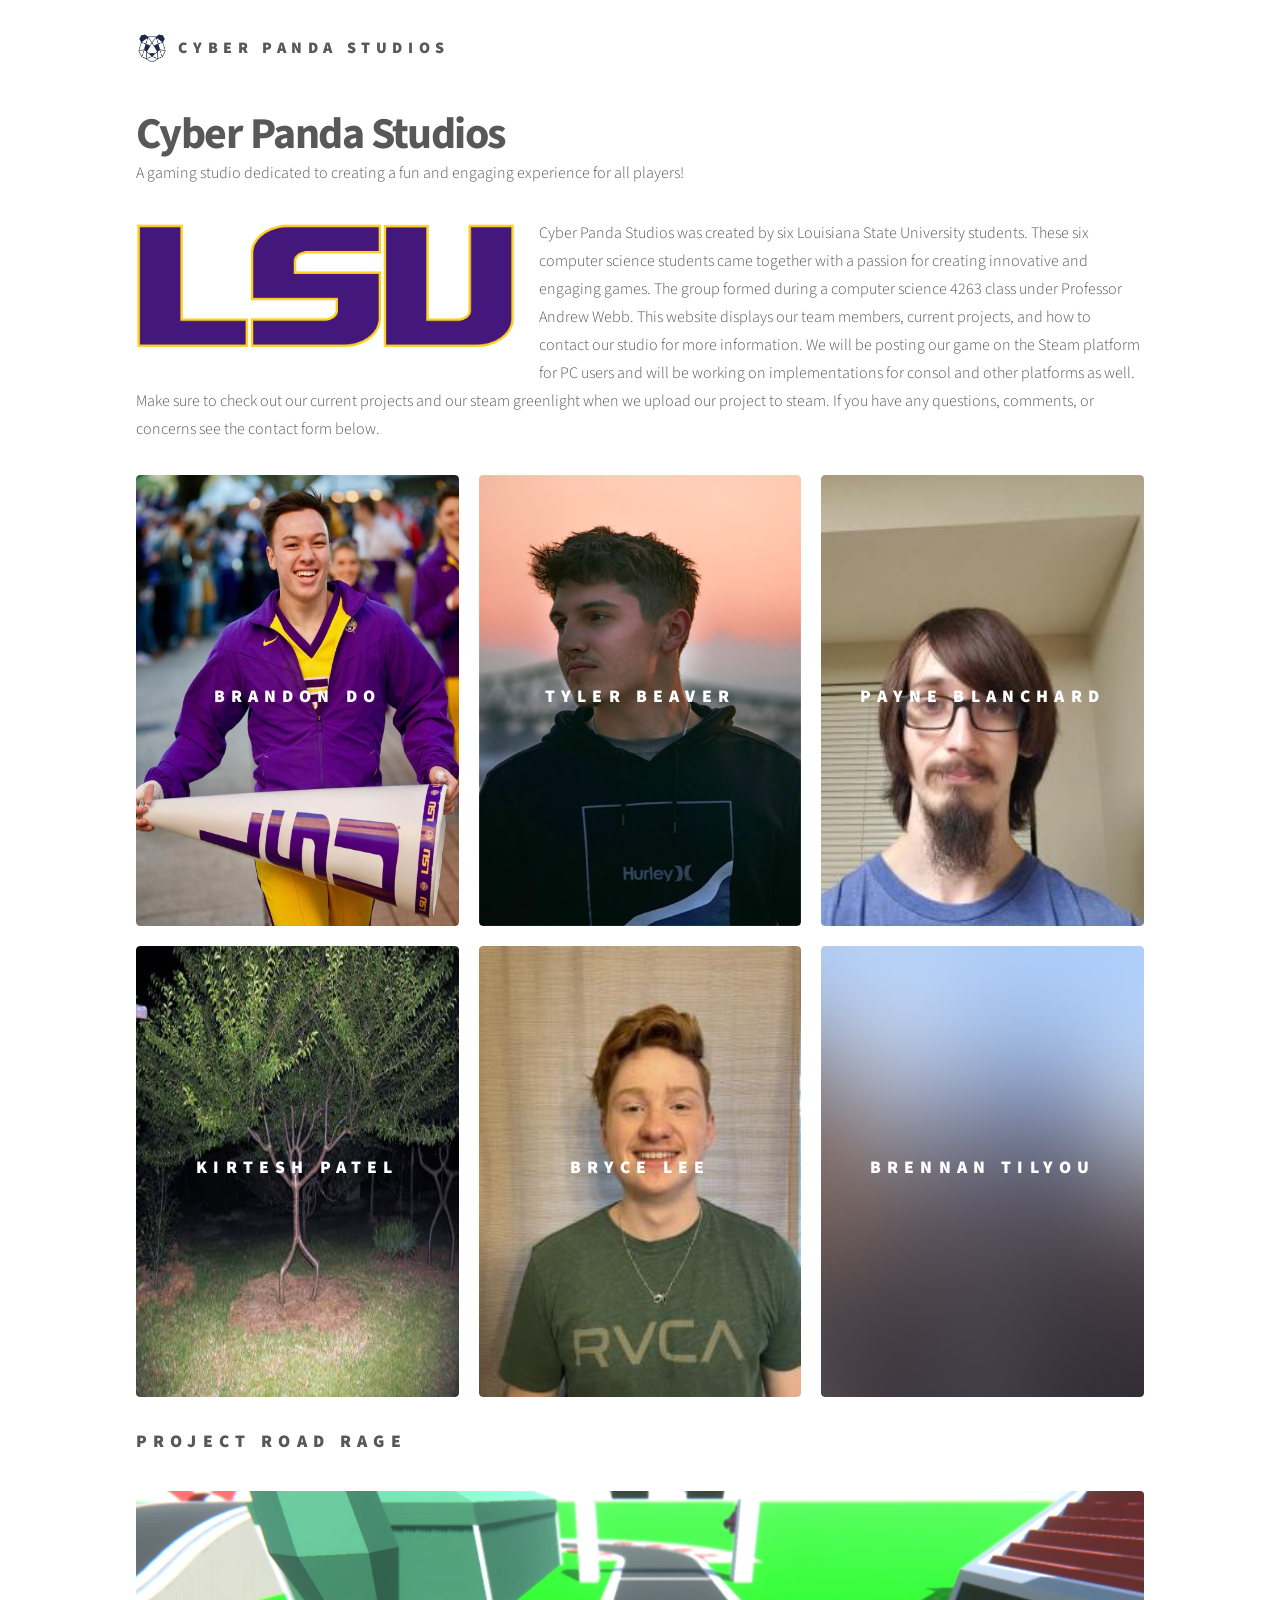
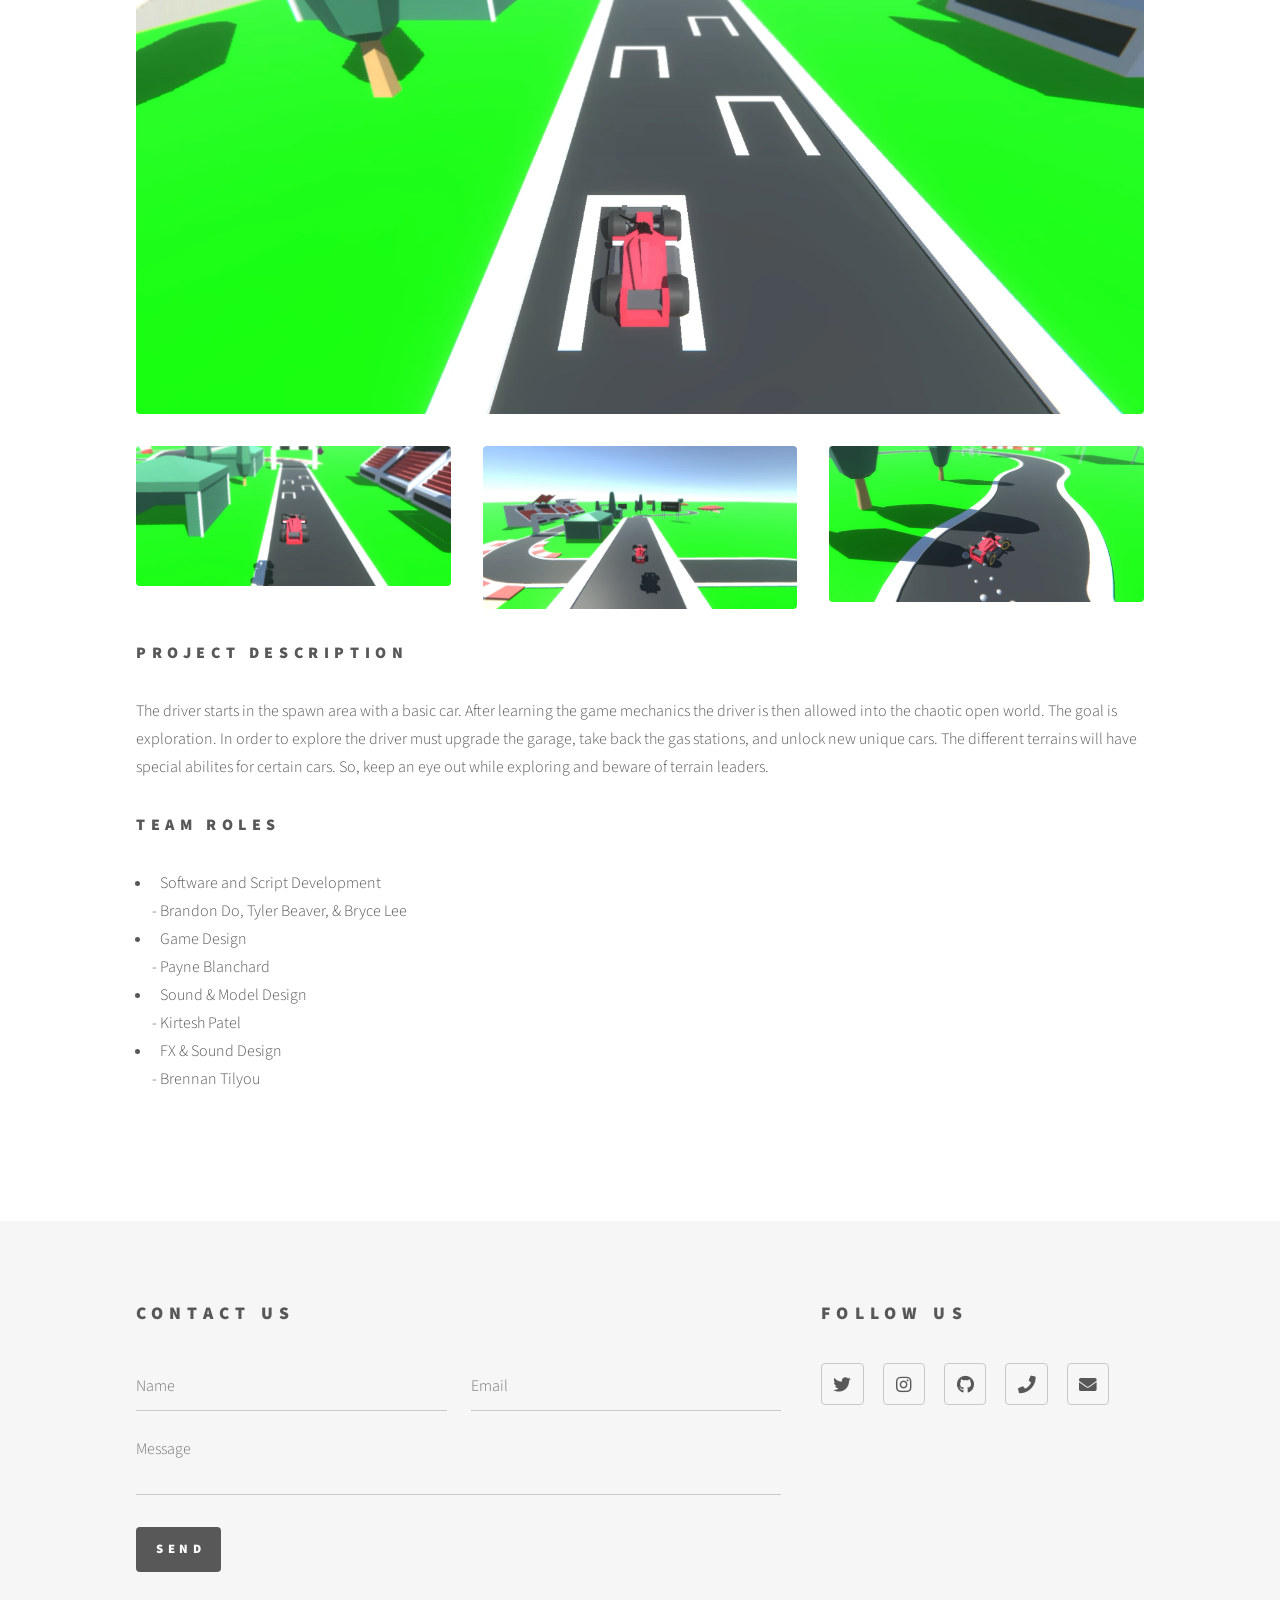
==== index.html @ 56768a7e "Update 2/19/22 9:30 Added Game images" ====
<!DOCTYPE HTML>
<!--
	Phantom by HTML5 UP
	html5up.net | @ajlkn
	Free for personal and commercial use under the CCA 3.0 license (html5up.net/license)
-->
<html>
	<head>
		<title>Cyber Panda Studios</title>
		<meta charset="utf-8" />
		<meta name="viewport" content="width=device-width, initial-scale=1, user-scalable=no" />
		<link rel="stylesheet" href="assets/css/main.css" />
		<noscript><link rel="stylesheet" href="assets/css/noscript.css" /></noscript>
	</head>
	<body class="is-preload">
		<!-- Wrapper -->
			<div id="wrapper">

				<!-- Header -->
					<header id="header">
						<div class="inner">

							<!-- Logo -->
								<a href="index.html" class="logo">
									<span class="symbol"><img src="images/logo.png" alt="" /></span><span class="title">Cyber Panda Studios</span>
								</a>
						</div>
					</header>

				<!-- Main -->
					<div id="main">
						<div class="inner">
							<header>
								<h1>Cyber Panda Studios</h1>
								<p>A gaming studio dedicated to creating a fun and engaging experience for all players!</p>
							</header>

							<section>
								<p><span class="image left"><img src="images/LSU.png" alt="" /></span>Cyber Panda Studios was created by six Louisiana State University students. These six computer science students came together with a passion for creating innovative and engaging games. The group formed during a computer science 4263 class under Professor Andrew Webb. This website displays our team members, current projects, and how to contact our studio for more information. We will be posting our game on the Steam platform for PC users and will be working on implementations for consol and other platforms as well. Make sure to check out our current projects and our steam greenlight when we upload our project to steam. If you have any questions, comments, or concerns see the contact form below.</p>
							</section>

							<section class="tiles">
								<article class="style1">
									<span class="image">
										<img src="images/profiles/Brandon.jpg" height="451.09" alt="" />
									</span>
									<a>
										<h2>Brandon Do</h2>
										<div class="content">
											<p>A 3rd Year Computer Science student at Louisiana State University, from New Orleans Louisiana.</p>
										</div>
									</a>
								</article>
								<article class="style1">
									<span class="image" >
										<img src="images/profiles/Tyler.JPG" height="451.09" alt="" />
									</span>
									<a>
										<h2>Tyler Beaver</h2>
										<div class="content">
											<p>A 3rd Year Computer Science student, from New Orleans Louisiana.</p>
										</div>
									</a>
								</article>
								<article class="style1">
									<span class="image">
										<img src="images/profiles/Payne.jpg" height="451.09" alt="" />
									</span>
									<a href="generic.html">
										<h2>Payne Blanchard</h2>
										<div class="content">
											<p>TBA</p>
										</div>
									</a>
								</article>
								<article class="style1">
									<span class="image">
										<img src="images/profiles/Kirtesh.jpg" height="451.09" alt="" />
									</span>
									<a href="generic.html">
										<h2>Kirtesh Patel</h2>
										<div class="content">
											<p>3rd year CS Undergrad student. A Jack-of-all-Trades, a master of none.</p>
										</div>
									</a>
								</article>
								<article class="style1">
									<span class="image">
										<img src="images/profiles/Bryce.jpg" height="451.09" alt="" />
									</span>
									<a href="generic.html">
										<h2>Bryce Lee</h2>
										<div class="content">
											<p>4th year compsci student from Houston, Texas</p>
											<p>Insanely good at programming</p>
											<p>Hit immortal in Valorant</p>
										</div>
									</a>
								</article>
								<article class="style1">
									<span class="image">
										<img src="images/pic06.jpg" height="451.09" alt="" />
									</span>
									<a href="generic.html">
										<h2>Brennan Tilyou</h2>
										<div class="content">
											<p>TBA</p><br>
										</div>
									</a>
								</article>
							</section>
							
							<section style="margin-top: 2em;">
								<h2>Project Road Rage</h2>
								<div class="box alt">
									<div class="row gtr-uniform">
										<div class="col-12"><span class="image fit"><img src="images/gameimage2.png" alt="" /></span></div>
										<div class="col-4"><span class="image fit"><img src="images/gameimage1.png" alt="" /></span></div>
										<div class="col-4"><span class="image fit"><img src="images/gameimage3.png" alt="" /></span></div>
										<div class="col-4"><span class="image fit"><img src="images/gameimage4.png" alt="" /></span></div>
										<!--
										<div class="col-4"><span class="image fit"><img src="images/pic03.jpg" alt="" /></span></div>
										<div class="col-4"><span class="image fit"><img src="images/pic01.jpg" alt="" /></span></div>
										<div class="col-4"><span class="image fit"><img src="images/pic02.jpg" alt="" /></span></div>
										<div class="col-4"><span class="image fit"><img src="images/pic02.jpg" alt="" /></span></div>
										<div class="col-4"><span class="image fit"><img src="images/pic03.jpg" alt="" /></span></div>
										<div class="col-4"><span class="image fit"><img src="images/pic01.jpg" alt="" /></span></div>
										-->
									</div>
								</div>
								<h3>Project Description</h3>

								<section>
									<p>The driver starts in the spawn area with a basic car. After learning the game mechanics the driver is then allowed into the chaotic open world. The goal is exploration. In order to explore the driver must upgrade the garage, take back the gas stations, and unlock new unique cars. The different terrains will have special abilites for certain cars. So, keep an eye out while exploring and beware of terrain leaders. </p>
								</section>


								<h3>Team Roles</h3>
							<!-- <p><span class="image right"><img src="images/pic15.jpg" alt="" /></span>Edit.</p> -->	
							</section>
							<ul>
								<li>Software and Script Development</li>
									<dd>- Brandon Do, Tyler Beaver, &amp; Bryce Lee</dd>
								<li>Game Design</li>
									<dd>- Payne Blanchard</dd>
								<li>Sound &amp; Model Design</li>
									<dd>- Kirtesh Patel</dd>
								<li>FX &amp; Sound Design</li>
								<dd>- Brennan Tilyou</dd>
							  </ul>

						</div>
					</div>
				<!-- Footer -->
					<footer id="footer">
						<div class="inner">
							<section>
								<h2>Contact Us</h2>
								<form method="post" action="#">
									<div class="fields">
										<div class="field half">
											<input type="text" name="name" id="name" placeholder="Name" />
										</div>
										<div class="field half">
											<input type="email" name="email" id="email" placeholder="Email" />
										</div>
										<div class="field">
											<textarea name="message" id="message" placeholder="Message"></textarea>
										</div>
									</div>
									<ul class="actions">
										<li><input type="submit" value="Send" class="primary" /></li>
									</ul>
								</form>
							</section>
							<section>
								<h2>Follow Us</h2>
								<ul class="icons">
									<li><a href="#" class="icon brands style2 fa-twitter"><span class="label">Twitter</span></a></li>
									<li><a href="#" class="icon brands style2 fa-instagram"><span class="label">Instagram</span></a></li>
									<li><a href="#" class="icon brands style2 fa-github"><span class="label">GitHub</span></a></li>
									<li><a href="#" class="icon solid style2 fa-phone"><span class="label">Phone</span></a></li>
									<li><a href="#" class="icon solid style2 fa-envelope"><span class="label">Email</span></a></li>
								</ul>
							</section>
						</div>
					</footer>

			</div>

		<!-- Scripts -->
			<script src="assets/js/jquery.min.js"></script>
			<script src="assets/js/browser.min.js"></script>
			<script src="assets/js/breakpoints.min.js"></script>
			<script src="assets/js/util.js"></script>
			<script src="assets/js/main.js"></script>

	</body>
</html>
---- assets/css/main.css ----
@import url(fontawesome-all.min.css);
@import url("https://fonts.googleapis.com/css?family=Source+Sans+Pro:300,700,900");

/*
	Phantom by HTML5 UP
	html5up.net | @ajlkn
	Free for personal and commercial use under the CCA 3.0 license (html5up.net/license)
*/

html, body, div, span, applet, object,
iframe, h1, h2, h3, h4, h5, h6, p, blockquote,
pre, a, abbr, acronym, address, big, cite,
code, del, dfn, em, img, ins, kbd, q, s, samp,
small, strike, strong, sub, sup, tt, var, b,
u, i, center, dl, dt, dd, ol, ul, li, fieldset,
form, label, legend, table, caption, tbody,
tfoot, thead, tr, th, td, article, aside,
canvas, details, embed, figure, figcaption,
footer, header, hgroup, menu, nav, output, ruby,
section, summary, time, mark, audio, video {
	margin: 0;
	padding: 0;
	border: 0;
	font-size: 100%;
	font: inherit;
	vertical-align: baseline;}

article, aside, details, figcaption, figure,
footer, header, hgroup, menu, nav, section {
	display: block;}

body {
	line-height: 1;
}

ol, ul {
	list-style: none;
}

blockquote, q {
	quotes: none;
}

	blockquote:before, blockquote:after, q:before, q:after {
		content: '';
		content: none;
	}

table {
	border-collapse: collapse;
	border-spacing: 0;
}

body {
	-webkit-text-size-adjust: none;
}

mark {
	background-color: transparent;
	color: inherit;
}

input::-moz-focus-inner {
	border: 0;
	padding: 0;
}

input, select, textarea {
	-moz-appearance: none;
	-webkit-appearance: none;
	-ms-appearance: none;
	appearance: none;
}

/* Basic */

	@-ms-viewport {
		width: device-width;
	}

	body {
		-ms-overflow-style: scrollbar;
	}

	@media screen and (max-width: 480px) {

		html, body {
			min-width: 320px;
		}

	}

	html {
		box-sizing: border-box;
	}

	*, *:before, *:after {
		box-sizing: inherit;
	}

	body {
		background: #ffffff;
	}

		body.is-preload *, body.is-preload *:before, body.is-preload *:after {
			-moz-animation: none !important;
			-webkit-animation: none !important;
			-ms-animation: none !important;
			animation: none !important;
			-moz-transition: none !important;
			-webkit-transition: none !important;
			-ms-transition: none !important;
			transition: none !important;
		}

/* Type */

	body, input, select, textarea {
		color: #585858;
		font-family: "Source Sans Pro", Helvetica, sans-serif;
		font-size: 16pt;
		font-weight: 300;
		line-height: 1.75;
	}

		@media screen and (max-width: 1680px) {

			body, input, select, textarea {
				font-size: 14pt;
			}

		}

		@media screen and (max-width: 1280px) {

			body, input, select, textarea {
				font-size: 12pt;
			}

		}

	a {
		-moz-transition: border-bottom-color 0.2s ease, color 0.2s ease;
		-webkit-transition: border-bottom-color 0.2s ease, color 0.2s ease;
		-ms-transition: border-bottom-color 0.2s ease, color 0.2s ease;
		transition: border-bottom-color 0.2s ease, color 0.2s ease;
		text-decoration: none;
		color: #585858;
		border-bottom: dotted 1px rgba(88, 88, 88, 0.5);
	}

		a:hover {
			border-bottom-color: transparent;
			color: #f2849e !important;
		}

	strong, b {
		font-weight: 900;
	}

	em, i {
		font-style: italic;
	}

	p {
		margin: 0 0 2em 0;
	}

	h1 {
		font-size: 2.75em;
		font-weight: 700;
		line-height: 1.3;
		margin: 0 0 1em 0;
		letter-spacing: -0.035em;
	}

		h1 a {
			color: inherit;
		}

		@media screen and (max-width: 736px) {

			h1 {
				font-size: 2em;
				margin: 0 0 1em 0;
			}

		}

		@media screen and (max-width: 360px) {

			h1 {
				font-size: 1.75em;
			}

		}

	h2, h3, h4, h5, h6 {
		font-weight: 900;
		line-height: 1.5;
		margin: 0 0 2em 0;
		text-transform: uppercase;
		letter-spacing: 0.35em;
	}

		h2 a, h3 a, h4 a, h5 a, h6 a {
			color: inherit;
		}

	h2 {
		font-size: 1.1em;
	}

	h3 {
		font-size: 1em;
	}

	h4 {
		font-size: 0.8em;
	}

	h5 {
		font-size: 0.8em;
	}

	h6 {
		font-size: 0.8em;
	}

	@media screen and (max-width: 980px) {

		h1 br, h2 br, h3 br, h4 br, h5 br, h6 br {
			display: none;
		}

	}

	@media screen and (max-width: 736px) {

		h2 {
			font-size: 1em;
		}

		h3 {
			font-size: 0.8em;
		}

	}

	sub {
		font-size: 0.8em;
		position: relative;
		top: 0.5em;
	}

	sup {
		font-size: 0.8em;
		position: relative;
		top: -0.5em;
	}

	blockquote {
		border-left: solid 4px #c9c9c9;
		font-style: italic;
		margin: 0 0 2em 0;
		padding: 0.5em 0 0.5em 2em;
	}

	code {
		background: rgba(144, 144, 144, 0.075);
		border-radius: 4px;
		border: solid 1px #c9c9c9;
		font-family: "Courier New", monospace;
		font-size: 0.9em;
		margin: 0 0.25em;
		padding: 0.25em 0.65em;
	}

	pre {
		-webkit-overflow-scrolling: touch;
		font-family: "Courier New", monospace;
		font-size: 0.9em;
		margin: 0 0 2em 0;
	}

		pre code {
			display: block;
			line-height: 1.75;
			padding: 1em 1.5em;
			overflow-x: auto;
		}

	hr {
		border: 0;
		border-bottom: solid 1px #c9c9c9;
		margin: 2em 0;
	}

		hr.major {
			margin: 3em 0;
		}

	.align-left {
		text-align: left;
	}

	.align-center {
		text-align: center;
	}

	.align-right {
		text-align: right;
	}

/* Row */

	.row {
		display: flex;
		flex-wrap: wrap;
		box-sizing: border-box;
		align-items: stretch;
	}

		.row > * {
			box-sizing: border-box;
		}

		.row.gtr-uniform > * > :last-child {
			margin-bottom: 0;
		}

		.row.aln-left {
			justify-content: flex-start;
		}

		.row.aln-center {
			justify-content: center;
		}

		.row.aln-right {
			justify-content: flex-end;
		}

		.row.aln-top {
			align-items: flex-start;
		}

		.row.aln-middle {
			align-items: center;
		}

		.row.aln-bottom {
			align-items: flex-end;
		}

		.row > .imp {
			order: -1;
		}

		.row > .col-1 {
			width: 8.33333%;
		}

		.row > .off-1 {
			margin-left: 8.33333%;
		}

		.row > .col-2 {
			width: 16.66667%;
		}

		.row > .off-2 {
			margin-left: 16.66667%;
		}

		.row > .col-3 {
			width: 25%;
		}

		.row > .off-3 {
			margin-left: 25%;
		}

		.row > .col-4 {
			width: 33.33333%;
		}

		.row > .off-4 {
			margin-left: 33.33333%;
		}

		.row > .col-5 {
			width: 41.66667%;
		}

		.row > .off-5 {
			margin-left: 41.66667%;
		}

		.row > .col-6 {
			width: 50%;
		}

		.row > .off-6 {
			margin-left: 50%;
		}

		.row > .col-7 {
			width: 58.33333%;
		}

		.row > .off-7 {
			margin-left: 58.33333%;
		}

		.row > .col-8 {
			width: 66.66667%;
		}

		.row > .off-8 {
			margin-left: 66.66667%;
		}

		.row > .col-9 {
			width: 75%;
		}

		.row > .off-9 {
			margin-left: 75%;
		}

		.row > .col-10 {
			width: 83.33333%;
		}

		.row > .off-10 {
			margin-left: 83.33333%;
		}

		.row > .col-11 {
			width: 91.66667%;
		}

		.row > .off-11 {
			margin-left: 91.66667%;
		}

		.row > .col-12 {
			width: 100%;
		}

		.row > .off-12 {
			margin-left: 100%;
		}

		.row.gtr-0 {
			margin-top: 0;
			margin-left: 0em;
		}

			.row.gtr-0 > * {
				padding: 0 0 0 0em;
			}

			.row.gtr-0.gtr-uniform {
				margin-top: 0em;
			}

				.row.gtr-0.gtr-uniform > * {
					padding-top: 0em;
				}

		.row.gtr-25 {
			margin-top: 0;
			margin-left: -0.5em;
		}

			.row.gtr-25 > * {
				padding: 0 0 0 0.5em;
			}

			.row.gtr-25.gtr-uniform {
				margin-top: -0.5em;
			}

				.row.gtr-25.gtr-uniform > * {
					padding-top: 0.5em;
				}

		.row.gtr-50 {
			margin-top: 0;
			margin-left: -1em;
		}

			.row.gtr-50 > * {
				padding: 0 0 0 1em;
			}

			.row.gtr-50.gtr-uniform {
				margin-top: -1em;
			}

				.row.gtr-50.gtr-uniform > * {
					padding-top: 1em;
				}

		.row {
			margin-top: 0;
			margin-left: -2em;
		}

			.row > * {
				padding: 0 0 0 2em;
			}

			.row.gtr-uniform {
				margin-top: -2em;
			}

				.row.gtr-uniform > * {
					padding-top: 2em;
				}

		.row.gtr-150 {
			margin-top: 0;
			margin-left: -3em;
		}

			.row.gtr-150 > * {
				padding: 0 0 0 3em;
			}

			.row.gtr-150.gtr-uniform {
				margin-top: -3em;
			}

				.row.gtr-150.gtr-uniform > * {
					padding-top: 3em;
				}

		.row.gtr-200 {
			margin-top: 0;
			margin-left: -4em;
		}

			.row.gtr-200 > * {
				padding: 0 0 0 4em;
			}

			.row.gtr-200.gtr-uniform {
				margin-top: -4em;
			}

				.row.gtr-200.gtr-uniform > * {
					padding-top: 4em;
				}

		@media screen and (max-width: 1680px) {

			.row {
				display: flex;
				flex-wrap: wrap;
				box-sizing: border-box;
				align-items: stretch;
			}

				.row > * {
					box-sizing: border-box;
				}

				.row.gtr-uniform > * > :last-child {
					margin-bottom: 0;
				}

				.row.aln-left {
					justify-content: flex-start;
				}

				.row.aln-center {
					justify-content: center;
				}

				.row.aln-right {
					justify-content: flex-end;
				}

				.row.aln-top {
					align-items: flex-start;
				}

				.row.aln-middle {
					align-items: center;
				}

				.row.aln-bottom {
					align-items: flex-end;
				}

				.row > .imp-xlarge {
					order: -1;
				}

				.row > .col-1-xlarge {
					width: 8.33333%;
				}

				.row > .off-1-xlarge {
					margin-left: 8.33333%;
				}

				.row > .col-2-xlarge {
					width: 16.66667%;
				}

				.row > .off-2-xlarge {
					margin-left: 16.66667%;
				}

				.row > .col-3-xlarge {
					width: 25%;
				}

				.row > .off-3-xlarge {
					margin-left: 25%;
				}

				.row > .col-4-xlarge {
					width: 33.33333%;
				}

				.row > .off-4-xlarge {
					margin-left: 33.33333%;
				}

				.row > .col-5-xlarge {
					width: 41.66667%;
				}

				.row > .off-5-xlarge {
					margin-left: 41.66667%;
				}

				.row > .col-6-xlarge {
					width: 50%;
				}

				.row > .off-6-xlarge {
					margin-left: 50%;
				}

				.row > .col-7-xlarge {
					width: 58.33333%;
				}

				.row > .off-7-xlarge {
					margin-left: 58.33333%;
				}

				.row > .col-8-xlarge {
					width: 66.66667%;
				}

				.row > .off-8-xlarge {
					margin-left: 66.66667%;
				}

				.row > .col-9-xlarge {
					width: 75%;
				}

				.row > .off-9-xlarge {
					margin-left: 75%;
				}

				.row > .col-10-xlarge {
					width: 83.33333%;
				}

				.row > .off-10-xlarge {
					margin-left: 83.33333%;
				}

				.row > .col-11-xlarge {
					width: 91.66667%;
				}

				.row > .off-11-xlarge {
					margin-left: 91.66667%;
				}

				.row > .col-12-xlarge {
					width: 100%;
				}

				.row > .off-12-xlarge {
					margin-left: 100%;
				}

				.row.gtr-0 {
					margin-top: 0;
					margin-left: 0em;
				}

					.row.gtr-0 > * {
						padding: 0 0 0 0em;
					}

					.row.gtr-0.gtr-uniform {
						margin-top: 0em;
					}

						.row.gtr-0.gtr-uniform > * {
							padding-top: 0em;
						}

				.row.gtr-25 {
					margin-top: 0;
					margin-left: -0.5em;
				}

					.row.gtr-25 > * {
						padding: 0 0 0 0.5em;
					}

					.row.gtr-25.gtr-uniform {
						margin-top: -0.5em;
					}

						.row.gtr-25.gtr-uniform > * {
							padding-top: 0.5em;
						}

				.row.gtr-50 {
					margin-top: 0;
					margin-left: -1em;
				}

					.row.gtr-50 > * {
						padding: 0 0 0 1em;
					}

					.row.gtr-50.gtr-uniform {
						margin-top: -1em;
					}

						.row.gtr-50.gtr-uniform > * {
							padding-top: 1em;
						}

				.row {
					margin-top: 0;
					margin-left: -2em;
				}

					.row > * {
						padding: 0 0 0 2em;
					}

					.row.gtr-uniform {
						margin-top: -2em;
					}

						.row.gtr-uniform > * {
							padding-top: 2em;
						}

				.row.gtr-150 {
					margin-top: 0;
					margin-left: -3em;
				}

					.row.gtr-150 > * {
						padding: 0 0 0 3em;
					}

					.row.gtr-150.gtr-uniform {
						margin-top: -3em;
					}

						.row.gtr-150.gtr-uniform > * {
							padding-top: 3em;
						}

				.row.gtr-200 {
					margin-top: 0;
					margin-left: -4em;
				}

					.row.gtr-200 > * {
						padding: 0 0 0 4em;
					}

					.row.gtr-200.gtr-uniform {
						margin-top: -4em;
					}

						.row.gtr-200.gtr-uniform > * {
							padding-top: 4em;
						}

		}

		@media screen and (max-width: 1280px) {

			.row {
				display: flex;
				flex-wrap: wrap;
				box-sizing: border-box;
				align-items: stretch;
			}

				.row > * {
					box-sizing: border-box;
				}

				.row.gtr-uniform > * > :last-child {
					margin-bottom: 0;
				}

				.row.aln-left {
					justify-content: flex-start;
				}

				.row.aln-center {
					justify-content: center;
				}

				.row.aln-right {
					justify-content: flex-end;
				}

				.row.aln-top {
					align-items: flex-start;
				}

				.row.aln-middle {
					align-items: center;
				}

				.row.aln-bottom {
					align-items: flex-end;
				}

				.row > .imp-large {
					order: -1;
				}

				.row > .col-1-large {
					width: 8.33333%;
				}

				.row > .off-1-large {
					margin-left: 8.33333%;
				}

				.row > .col-2-large {
					width: 16.66667%;
				}

				.row > .off-2-large {
					margin-left: 16.66667%;
				}

				.row > .col-3-large {
					width: 25%;
				}

				.row > .off-3-large {
					margin-left: 25%;
				}

				.row > .col-4-large {
					width: 33.33333%;
				}

				.row > .off-4-large {
					margin-left: 33.33333%;
				}

				.row > .col-5-large {
					width: 41.66667%;
				}

				.row > .off-5-large {
					margin-left: 41.66667%;
				}

				.row > .col-6-large {
					width: 50%;
				}

				.row > .off-6-large {
					margin-left: 50%;
				}

				.row > .col-7-large {
					width: 58.33333%;
				}

				.row > .off-7-large {
					margin-left: 58.33333%;
				}

				.row > .col-8-large {
					width: 66.66667%;
				}

				.row > .off-8-large {
					margin-left: 66.66667%;
				}

				.row > .col-9-large {
					width: 75%;
				}

				.row > .off-9-large {
					margin-left: 75%;
				}

				.row > .col-10-large {
					width: 83.33333%;
				}

				.row > .off-10-large {
					margin-left: 83.33333%;
				}

				.row > .col-11-large {
					width: 91.66667%;
				}

				.row > .off-11-large {
					margin-left: 91.66667%;
				}

				.row > .col-12-large {
					width: 100%;
				}

				.row > .off-12-large {
					margin-left: 100%;
				}

				.row.gtr-0 {
					margin-top: 0;
					margin-left: 0em;
				}

					.row.gtr-0 > * {
						padding: 0 0 0 0em;
					}

					.row.gtr-0.gtr-uniform {
						margin-top: 0em;
					}

						.row.gtr-0.gtr-uniform > * {
							padding-top: 0em;
						}

				.row.gtr-25 {
					margin-top: 0;
					margin-left: -0.5em;
				}

					.row.gtr-25 > * {
						padding: 0 0 0 0.5em;
					}

					.row.gtr-25.gtr-uniform {
						margin-top: -0.5em;
					}

						.row.gtr-25.gtr-uniform > * {
							padding-top: 0.5em;
						}

				.row.gtr-50 {
					margin-top: 0;
					margin-left: -1em;
				}

					.row.gtr-50 > * {
						padding: 0 0 0 1em;
					}

					.row.gtr-50.gtr-uniform {
						margin-top: -1em;
					}

						.row.gtr-50.gtr-uniform > * {
							padding-top: 1em;
						}

				.row {
					margin-top: 0;
					margin-left: -2em;
				}

					.row > * {
						padding: 0 0 0 2em;
					}

					.row.gtr-uniform {
						margin-top: -2em;
					}

						.row.gtr-uniform > * {
							padding-top: 2em;
						}

				.row.gtr-150 {
					margin-top: 0;
					margin-left: -3em;
				}

					.row.gtr-150 > * {
						padding: 0 0 0 3em;
					}

					.row.gtr-150.gtr-uniform {
						margin-top: -3em;
					}

						.row.gtr-150.gtr-uniform > * {
							padding-top: 3em;
						}

				.row.gtr-200 {
					margin-top: 0;
					margin-left: -4em;
				}

					.row.gtr-200 > * {
						padding: 0 0 0 4em;
					}

					.row.gtr-200.gtr-uniform {
						margin-top: -4em;
					}

						.row.gtr-200.gtr-uniform > * {
							padding-top: 4em;
						}

		}

		@media screen and (max-width: 980px) {

			.row {
				display: flex;
				flex-wrap: wrap;
				box-sizing: border-box;
				align-items: stretch;
			}

				.row > * {
					box-sizing: border-box;
				}

				.row.gtr-uniform > * > :last-child {
					margin-bottom: 0;
				}

				.row.aln-left {
					justify-content: flex-start;
				}

				.row.aln-center {
					justify-content: center;
				}

				.row.aln-right {
					justify-content: flex-end;
				}

				.row.aln-top {
					align-items: flex-start;
				}

				.row.aln-middle {
					align-items: center;
				}

				.row.aln-bottom {
					align-items: flex-end;
				}

				.row > .imp-medium {
					order: -1;
				}

				.row > .col-1-medium {
					width: 8.33333%;
				}

				.row > .off-1-medium {
					margin-left: 8.33333%;
				}

				.row > .col-2-medium {
					width: 16.66667%;
				}

				.row > .off-2-medium {
					margin-left: 16.66667%;
				}

				.row > .col-3-medium {
					width: 25%;
				}

				.row > .off-3-medium {
					margin-left: 25%;
				}

				.row > .col-4-medium {
					width: 33.33333%;
				}

				.row > .off-4-medium {
					margin-left: 33.33333%;
				}

				.row > .col-5-medium {
					width: 41.66667%;
				}

				.row > .off-5-medium {
					margin-left: 41.66667%;
				}

				.row > .col-6-medium {
					width: 50%;
				}

				.row > .off-6-medium {
					margin-left: 50%;
				}

				.row > .col-7-medium {
					width: 58.33333%;
				}

				.row > .off-7-medium {
					margin-left: 58.33333%;
				}

				.row > .col-8-medium {
					width: 66.66667%;
				}

				.row > .off-8-medium {
					margin-left: 66.66667%;
				}

				.row > .col-9-medium {
					width: 75%;
				}

				.row > .off-9-medium {
					margin-left: 75%;
				}

				.row > .col-10-medium {
					width: 83.33333%;
				}

				.row > .off-10-medium {
					margin-left: 83.33333%;
				}

				.row > .col-11-medium {
					width: 91.66667%;
				}

				.row > .off-11-medium {
					margin-left: 91.66667%;
				}

				.row > .col-12-medium {
					width: 100%;
				}

				.row > .off-12-medium {
					margin-left: 100%;
				}

				.row.gtr-0 {
					margin-top: 0;
					margin-left: 0em;
				}

					.row.gtr-0 > * {
						padding: 0 0 0 0em;
					}

					.row.gtr-0.gtr-uniform {
						margin-top: 0em;
					}

						.row.gtr-0.gtr-uniform > * {
							padding-top: 0em;
						}

				.row.gtr-25 {
					margin-top: 0;
					margin-left: -0.375em;
				}

					.row.gtr-25 > * {
						padding: 0 0 0 0.375em;
					}

					.row.gtr-25.gtr-uniform {
						margin-top: -0.375em;
					}

						.row.gtr-25.gtr-uniform > * {
							padding-top: 0.375em;
						}

				.row.gtr-50 {
					margin-top: 0;
					margin-left: -0.75em;
				}

					.row.gtr-50 > * {
						padding: 0 0 0 0.75em;
					}

					.row.gtr-50.gtr-uniform {
						margin-top: -0.75em;
					}

						.row.gtr-50.gtr-uniform > * {
							padding-top: 0.75em;
						}

				.row {
					margin-top: 0;
					margin-left: -1.5em;
				}

					.row > * {
						padding: 0 0 0 1.5em;
					}

					.row.gtr-uniform {
						margin-top: -1.5em;
					}

						.row.gtr-uniform > * {
							padding-top: 1.5em;
						}

				.row.gtr-150 {
					margin-top: 0;
					margin-left: -2.25em;
				}

					.row.gtr-150 > * {
						padding: 0 0 0 2.25em;
					}

					.row.gtr-150.gtr-uniform {
						margin-top: -2.25em;
					}

						.row.gtr-150.gtr-uniform > * {
							padding-top: 2.25em;
						}

				.row.gtr-200 {
					margin-top: 0;
					margin-left: -3em;
				}

					.row.gtr-200 > * {
						padding: 0 0 0 3em;
					}

					.row.gtr-200.gtr-uniform {
						margin-top: -3em;
					}

						.row.gtr-200.gtr-uniform > * {
							padding-top: 3em;
						}

		}

		@media screen and (max-width: 736px) {

			.row {
				display: flex;
				flex-wrap: wrap;
				box-sizing: border-box;
				align-items: stretch;
			}

				.row > * {
					box-sizing: border-box;
				}

				.row.gtr-uniform > * > :last-child {
					margin-bottom: 0;
				}

				.row.aln-left {
					justify-content: flex-start;
				}

				.row.aln-center {
					justify-content: center;
				}

				.row.aln-right {
					justify-content: flex-end;
				}

				.row.aln-top {
					align-items: flex-start;
				}

				.row.aln-middle {
					align-items: center;
				}

				.row.aln-bottom {
					align-items: flex-end;
				}

				.row > .imp-small {
					order: -1;
				}

				.row > .col-1-small {
					width: 8.33333%;
				}

				.row > .off-1-small {
					margin-left: 8.33333%;
				}

				.row > .col-2-small {
					width: 16.66667%;
				}

				.row > .off-2-small {
					margin-left: 16.66667%;
				}

				.row > .col-3-small {
					width: 25%;
				}

				.row > .off-3-small {
					margin-left: 25%;
				}

				.row > .col-4-small {
					width: 33.33333%;
				}

				.row > .off-4-small {
					margin-left: 33.33333%;
				}

				.row > .col-5-small {
					width: 41.66667%;
				}

				.row > .off-5-small {
					margin-left: 41.66667%;
				}

				.row > .col-6-small {
					width: 50%;
				}

				.row > .off-6-small {
					margin-left: 50%;
				}

				.row > .col-7-small {
					width: 58.33333%;
				}

				.row > .off-7-small {
					margin-left: 58.33333%;
				}

				.row > .col-8-small {
					width: 66.66667%;
				}

				.row > .off-8-small {
					margin-left: 66.66667%;
				}

				.row > .col-9-small {
					width: 75%;
				}

				.row > .off-9-small {
					margin-left: 75%;
				}

				.row > .col-10-small {
					width: 83.33333%;
				}

				.row > .off-10-small {
					margin-left: 83.33333%;
				}

				.row > .col-11-small {
					width: 91.66667%;
				}

				.row > .off-11-small {
					margin-left: 91.66667%;
				}

				.row > .col-12-small {
					width: 100%;
				}

				.row > .off-12-small {
					margin-left: 100%;
				}

				.row.gtr-0 {
					margin-top: 0;
					margin-left: 0em;
				}

					.row.gtr-0 > * {
						padding: 0 0 0 0em;
					}

					.row.gtr-0.gtr-uniform {
						margin-top: 0em;
					}

						.row.gtr-0.gtr-uniform > * {
							padding-top: 0em;
						}

				.row.gtr-25 {
					margin-top: 0;
					margin-left: -0.25em;
				}

					.row.gtr-25 > * {
						padding: 0 0 0 0.25em;
					}

					.row.gtr-25.gtr-uniform {
						margin-top: -0.25em;
					}

						.row.gtr-25.gtr-uniform > * {
							padding-top: 0.25em;
						}

				.row.gtr-50 {
					margin-top: 0;
					margin-left: -0.5em;
				}

					.row.gtr-50 > * {
						padding: 0 0 0 0.5em;
					}

					.row.gtr-50.gtr-uniform {
						margin-top: -0.5em;
					}

						.row.gtr-50.gtr-uniform > * {
							padding-top: 0.5em;
						}

				.row {
					margin-top: 0;
					margin-left: -1em;
				}

					.row > * {
						padding: 0 0 0 1em;
					}

					.row.gtr-uniform {
						margin-top: -1em;
					}

						.row.gtr-uniform > * {
							padding-top: 1em;
						}

				.row.gtr-150 {
					margin-top: 0;
					margin-left: -1.5em;
				}

					.row.gtr-150 > * {
						padding: 0 0 0 1.5em;
					}

					.row.gtr-150.gtr-uniform {
						margin-top: -1.5em;
					}

						.row.gtr-150.gtr-uniform > * {
							padding-top: 1.5em;
						}

				.row.gtr-200 {
					margin-top: 0;
					margin-left: -2em;
				}

					.row.gtr-200 > * {
						padding: 0 0 0 2em;
					}

					.row.gtr-200.gtr-uniform {
						margin-top: -2em;
					}

						.row.gtr-200.gtr-uniform > * {
							padding-top: 2em;
						}

		}

		@media screen and (max-width: 480px) {

			.row {
				display: flex;
				flex-wrap: wrap;
				box-sizing: border-box;
				align-items: stretch;
			}

				.row > * {
					box-sizing: border-box;
				}

				.row.gtr-uniform > * > :last-child {
					margin-bottom: 0;
				}

				.row.aln-left {
					justify-content: flex-start;
				}

				.row.aln-center {
					justify-content: center;
				}

				.row.aln-right {
					justify-content: flex-end;
				}

				.row.aln-top {
					align-items: flex-start;
				}

				.row.aln-middle {
					align-items: center;
				}

				.row.aln-bottom {
					align-items: flex-end;
				}

				.row > .imp-xsmall {
					order: -1;
				}

				.row > .col-1-xsmall {
					width: 8.33333%;
				}

				.row > .off-1-xsmall {
					margin-left: 8.33333%;
				}

				.row > .col-2-xsmall {
					width: 16.66667%;
				}

				.row > .off-2-xsmall {
					margin-left: 16.66667%;
				}

				.row > .col-3-xsmall {
					width: 25%;
				}

				.row > .off-3-xsmall {
					margin-left: 25%;
				}

				.row > .col-4-xsmall {
					width: 33.33333%;
				}

				.row > .off-4-xsmall {
					margin-left: 33.33333%;
				}

				.row > .col-5-xsmall {
					width: 41.66667%;
				}

				.row > .off-5-xsmall {
					margin-left: 41.66667%;
				}

				.row > .col-6-xsmall {
					width: 50%;
				}

				.row > .off-6-xsmall {
					margin-left: 50%;
				}

				.row > .col-7-xsmall {
					width: 58.33333%;
				}

				.row > .off-7-xsmall {
					margin-left: 58.33333%;
				}

				.row > .col-8-xsmall {
					width: 66.66667%;
				}

				.row > .off-8-xsmall {
					margin-left: 66.66667%;
				}

				.row > .col-9-xsmall {
					width: 75%;
				}

				.row > .off-9-xsmall {
					margin-left: 75%;
				}

				.row > .col-10-xsmall {
					width: 83.33333%;
				}

				.row > .off-10-xsmall {
					margin-left: 83.33333%;
				}

				.row > .col-11-xsmall {
					width: 91.66667%;
				}

				.row > .off-11-xsmall {
					margin-left: 91.66667%;
				}

				.row > .col-12-xsmall {
					width: 100%;
				}

				.row > .off-12-xsmall {
					margin-left: 100%;
				}

				.row.gtr-0 {
					margin-top: 0;
					margin-left: 0em;
				}

					.row.gtr-0 > * {
						padding: 0 0 0 0em;
					}

					.row.gtr-0.gtr-uniform {
						margin-top: 0em;
					}

						.row.gtr-0.gtr-uniform > * {
							padding-top: 0em;
						}

				.row.gtr-25 {
					margin-top: 0;
					margin-left: -0.25em;
				}

					.row.gtr-25 > * {
						padding: 0 0 0 0.25em;
					}

					.row.gtr-25.gtr-uniform {
						margin-top: -0.25em;
					}

						.row.gtr-25.gtr-uniform > * {
							padding-top: 0.25em;
						}

				.row.gtr-50 {
					margin-top: 0;
					margin-left: -0.5em;
				}

					.row.gtr-50 > * {
						padding: 0 0 0 0.5em;
					}

					.row.gtr-50.gtr-uniform {
						margin-top: -0.5em;
					}

						.row.gtr-50.gtr-uniform > * {
							padding-top: 0.5em;
						}

				.row {
					margin-top: 0;
					margin-left: -1em;
				}

					.row > * {
						padding: 0 0 0 1em;
					}

					.row.gtr-uniform {
						margin-top: -1em;
					}

						.row.gtr-uniform > * {
							padding-top: 1em;
						}

				.row.gtr-150 {
					margin-top: 0;
					margin-left: -1.5em;
				}

					.row.gtr-150 > * {
						padding: 0 0 0 1.5em;
					}

					.row.gtr-150.gtr-uniform {
						margin-top: -1.5em;
					}

						.row.gtr-150.gtr-uniform > * {
							padding-top: 1.5em;
						}

				.row.gtr-200 {
					margin-top: 0;
					margin-left: -2em;
				}

					.row.gtr-200 > * {
						padding: 0 0 0 2em;
					}

					.row.gtr-200.gtr-uniform {
						margin-top: -2em;
					}

						.row.gtr-200.gtr-uniform > * {
							padding-top: 2em;
						}

		}

/* Section/Article */

	section.special, article.special {
		text-align: center;
	}

	header p {
		margin-top: -3em;
	}

	@media screen and (max-width: 736px) {

		header p {
			margin-top: -3em;
		}

	}

/* Icon */

	.icon {
		text-decoration: none;
		border-bottom: none;
		position: relative;
	}

		.icon:before {
			-moz-osx-font-smoothing: grayscale;
			-webkit-font-smoothing: antialiased;
			display: inline-block;
			font-style: normal;
			font-variant: normal;
			text-rendering: auto;
			line-height: 1;
			text-transform: none !important;
			font-family: 'Font Awesome 5 Free';
			font-weight: 400;
		}

		.icon > .label {
			display: none;
		}

		.icon:before {
			line-height: inherit;
		}

		.icon.solid:before {
			font-weight: 900;
		}

		.icon.brands:before {
			font-family: 'Font Awesome 5 Brands';
		}

		.icon.style2 {
			-moz-transition: background-color 0.2s ease-in-out, color 0.2s ease-in-out, border-color 0.2s ease-in-out;
			-webkit-transition: background-color 0.2s ease-in-out, color 0.2s ease-in-out, border-color 0.2s ease-in-out;
			-ms-transition: background-color 0.2s ease-in-out, color 0.2s ease-in-out, border-color 0.2s ease-in-out;
			transition: background-color 0.2s ease-in-out, color 0.2s ease-in-out, border-color 0.2s ease-in-out;
			background-color: transparent;
			border: solid 1px #c9c9c9;
			border-radius: 4px;
			width: 2.65em;
			height: 2.65em;
			display: inline-block;
			text-align: center;
			line-height: 2.65em;
			color: inherit;
		}

			.icon.style2:before {
				font-size: 1.1em;
			}

			.icon.style2:hover {
				color: #f2849e;
				border-color: #f2849e;
			}

			.icon.style2:active {
				background-color: rgba(242, 132, 158, 0.1);
			}

/* List */

	ol {
		list-style: decimal;
		margin: 0 0 2em 0;
		padding-left: 1.25em;
	}

		ol li {
			padding-left: 0.25em;
		}

	ul {
		list-style: disc;
		margin: 0 0 2em 0;
		padding-left: 1em;
	}

		ul li {
			padding-left: 0.5em;
		}

		ul.alt {
			list-style: none;
			padding-left: 0;
		}

			ul.alt li {
				border-top: solid 1px #c9c9c9;
				padding: 0.5em 0;
			}

				ul.alt li:first-child {
					border-top: 0;
					padding-top: 0;
				}

	dl {
		margin: 0 0 2em 0;
	}

		dl dt {
			display: block;
			font-weight: 900;
			margin: 0 0 1em 0;
		}

		dl dd {
			margin-left: 2em;
		}

/* Actions */

	ul.actions {
		display: -moz-flex;
		display: -webkit-flex;
		display: -ms-flex;
		display: flex;
		cursor: default;
		list-style: none;
		margin-left: -1em;
		padding-left: 0;
	}

		ul.actions li {
			padding: 0 0 0 1em;
			vertical-align: middle;
		}

		ul.actions.special {
			-moz-justify-content: center;
			-webkit-justify-content: center;
			-ms-justify-content: center;
			justify-content: center;
			width: 100%;
			margin-left: 0;
		}

			ul.actions.special li:first-child {
				padding-left: 0;
			}

		ul.actions.stacked {
			-moz-flex-direction: column;
			-webkit-flex-direction: column;
			-ms-flex-direction: column;
			flex-direction: column;
			margin-left: 0;
		}

			ul.actions.stacked li {
				padding: 1.3em 0 0 0;
			}

				ul.actions.stacked li:first-child {
					padding-top: 0;
				}

		ul.actions.fit {
			width: calc(100% + 1em);
		}

			ul.actions.fit li {
				-moz-flex-grow: 1;
				-webkit-flex-grow: 1;
				-ms-flex-grow: 1;
				flex-grow: 1;
				-moz-flex-shrink: 1;
				-webkit-flex-shrink: 1;
				-ms-flex-shrink: 1;
				flex-shrink: 1;
				width: 100%;
			}

				ul.actions.fit li > * {
					width: 100%;
				}

			ul.actions.fit.stacked {
				width: 100%;
			}

		@media screen and (max-width: 480px) {

			ul.actions:not(.fixed) {
				-moz-flex-direction: column;
				-webkit-flex-direction: column;
				-ms-flex-direction: column;
				flex-direction: column;
				margin-left: 0;
				width: 100% !important;
			}

				ul.actions:not(.fixed) li {
					-moz-flex-grow: 1;
					-webkit-flex-grow: 1;
					-ms-flex-grow: 1;
					flex-grow: 1;
					-moz-flex-shrink: 1;
					-webkit-flex-shrink: 1;
					-ms-flex-shrink: 1;
					flex-shrink: 1;
					padding: 1em 0 0 0;
					text-align: center;
					width: 100%;
				}

					ul.actions:not(.fixed) li > * {
						width: 100%;
					}

					ul.actions:not(.fixed) li:first-child {
						padding-top: 0;
					}

					ul.actions:not(.fixed) li input[type="submit"],
					ul.actions:not(.fixed) li input[type="reset"],
					ul.actions:not(.fixed) li input[type="button"],
					ul.actions:not(.fixed) li button,
					ul.actions:not(.fixed) li .button {
						width: 100%;
					}

						ul.actions:not(.fixed) li input[type="submit"].icon:before,
						ul.actions:not(.fixed) li input[type="reset"].icon:before,
						ul.actions:not(.fixed) li input[type="button"].icon:before,
						ul.actions:not(.fixed) li button.icon:before,
						ul.actions:not(.fixed) li .button.icon:before {
							margin-left: -0.5rem;
						}

		}

/* Icons */

	ul.icons {
		cursor: default;
		list-style: none;
		padding-left: 0;
		margin: -1em 0 2em -1em;
	}

		ul.icons li {
			display: inline-block;
			padding: 1em 0 0 1em;
		}

/* Form */

	form {
		margin: 0 0 2em 0;
		overflow-x: hidden;
	}

		form > :last-child {
			margin-bottom: 0;
		}

		form > .fields {
			display: -moz-flex;
			display: -webkit-flex;
			display: -ms-flex;
			display: flex;
			-moz-flex-wrap: wrap;
			-webkit-flex-wrap: wrap;
			-ms-flex-wrap: wrap;
			flex-wrap: wrap;
			width: calc(100% + 3em);
			margin: -1.5em 0 2em -1.5em;
		}

			form > .fields > .field {
				-moz-flex-grow: 0;
				-webkit-flex-grow: 0;
				-ms-flex-grow: 0;
				flex-grow: 0;
				-moz-flex-shrink: 0;
				-webkit-flex-shrink: 0;
				-ms-flex-shrink: 0;
				flex-shrink: 0;
				padding: 1.5em 0 0 1.5em;
				width: calc(100% - 1.5em);
			}

				form > .fields > .field.half {
					width: calc(50% - 0.75em);
				}

				form > .fields > .field.third {
					width: calc(100%/3 - 0.5em);
				}

				form > .fields > .field.quarter {
					width: calc(25% - 0.375em);
				}

		@media screen and (max-width: 480px) {

			form > .fields {
				width: calc(100% + 3em);
				margin: -1.5em 0 2em -1.5em;
			}

				form > .fields > .field {
					padding: 1.5em 0 0 1.5em;
					width: calc(100% - 1.5em);
				}

					form > .fields > .field.half {
						width: calc(100% - 1.5em);
					}

					form > .fields > .field.third {
						width: calc(100% - 1.5em);
					}

					form > .fields > .field.quarter {
						width: calc(100% - 1.5em);
					}

		}

	label {
		display: block;
		font-size: 0.9em;
		font-weight: 900;
		margin: 0 0 1em 0;
	}

	input[type="text"],
	input[type="password"],
	input[type="email"],
	input[type="tel"],
	select,
	textarea {
		-moz-appearance: none;
		-webkit-appearance: none;
		-ms-appearance: none;
		appearance: none;
		background-color: transparent;
		border: none;
		border-radius: 0;
		border-bottom: solid 1px #c9c9c9;
		color: inherit;
		display: block;
		outline: 0;
		padding: 0;
		text-decoration: none;
		width: 100%;
	}

		input[type="text"]:invalid,
		input[type="password"]:invalid,
		input[type="email"]:invalid,
		input[type="tel"]:invalid,
		select:invalid,
		textarea:invalid {
			box-shadow: none;
		}

		input[type="text"]:focus,
		input[type="password"]:focus,
		input[type="email"]:focus,
		input[type="tel"]:focus,
		select:focus,
		textarea:focus {
			border-bottom-color: #f2849e;
			box-shadow: inset 0 -1px 0 0 #f2849e;
		}

	select {
		background-image: url("data:image/svg+xml;charset=utf8,%3Csvg xmlns='http://www.w3.org/2000/svg' width='40' height='40' preserveAspectRatio='none' viewBox='0 0 40 40'%3E%3Cpath d='M9.4,12.3l10.4,10.4l10.4-10.4c0.2-0.2,0.5-0.4,0.9-0.4c0.3,0,0.6,0.1,0.9,0.4l3.3,3.3c0.2,0.2,0.4,0.5,0.4,0.9 c0,0.4-0.1,0.6-0.4,0.9L20.7,31.9c-0.2,0.2-0.5,0.4-0.9,0.4c-0.3,0-0.6-0.1-0.9-0.4L4.3,17.3c-0.2-0.2-0.4-0.5-0.4-0.9 c0-0.4,0.1-0.6,0.4-0.9l3.3-3.3c0.2-0.2,0.5-0.4,0.9-0.4S9.1,12.1,9.4,12.3z' fill='%23c9c9c9' /%3E%3C/svg%3E");
		background-size: 1.25rem;
		background-repeat: no-repeat;
		background-position: calc(100% - 1rem) center;
		height: 3em;
		padding-right: 3em;
		text-overflow: ellipsis;
	}

		select option {
			background: #ffffff;
		}

		select:focus::-ms-value {
			background-color: transparent;
		}

		select::-ms-expand {
			display: none;
		}

	input[type="text"],
	input[type="password"],
	input[type="email"],
	select {
		height: 3em;
	}

	textarea {
		padding: 0;
		min-height: 3.75em;
	}

	input[type="checkbox"],
	input[type="radio"] {
		-moz-appearance: none;
		-webkit-appearance: none;
		-ms-appearance: none;
		appearance: none;
		display: block;
		float: left;
		margin-right: -2em;
		opacity: 0;
		width: 1em;
		z-index: -1;
	}

		input[type="checkbox"] + label,
		input[type="radio"] + label {
			text-decoration: none;
			color: #585858;
			cursor: pointer;
			display: inline-block;
			font-size: 1em;
			font-weight: 300;
			padding-left: 2.55em;
			padding-right: 0.75em;
			position: relative;
		}

			input[type="checkbox"] + label:before,
			input[type="radio"] + label:before {
				-moz-osx-font-smoothing: grayscale;
				-webkit-font-smoothing: antialiased;
				display: inline-block;
				font-style: normal;
				font-variant: normal;
				text-rendering: auto;
				line-height: 1;
				text-transform: none !important;
				font-family: 'Font Awesome 5 Free';
				font-weight: 900;
			}

			input[type="checkbox"] + label:before,
			input[type="radio"] + label:before {
				border-radius: 4px;
				border: solid 1px #c9c9c9;
				content: '';
				display: inline-block;
				font-size: 0.8em;
				height: 2.25em;
				left: 0;
				line-height: 2.25em;
				position: absolute;
				text-align: center;
				top: 0;
				width: 2.25em;
			}

		input[type="checkbox"]:checked + label:before,
		input[type="radio"]:checked + label:before {
			background: #585858;
			border-color: #585858;
			color: #ffffff;
			content: '\f00c';
		}

		input[type="checkbox"]:focus + label:before,
		input[type="radio"]:focus + label:before {
			border-color: #f2849e;
			box-shadow: 0 0 0 1px #f2849e;
		}

	input[type="checkbox"] + label:before {
		border-radius: 4px;
	}

	input[type="radio"] + label:before {
		border-radius: 100%;
	}

/* Box */

	.box {
		border-radius: 4px;
		border: solid 1px #c9c9c9;
		margin-bottom: 2em;
		padding: 1.5em;
	}

		.box > :last-child,
		.box > :last-child > :last-child,
		.box > :last-child > :last-child > :last-child {
			margin-bottom: 0;
		}

		.box.alt {
			border: 0;
			border-radius: 0;
			padding: 0;
		}

/* Image */

	.image {
		border-radius: 4px;
		border: 0;
		display: inline-block;
		position: relative;
	}

		.image img {
			border-radius: 4px;
			display: block;
		}

		.image.left, .image.right {
			max-width: 40%;
		}

			.image.left img, .image.right img {
				width: 100%;
			}

		.image.left {
			float: left;
			padding: 0 1.5em 1em 0;
			top: 0.25em;
		}

		.image.right {
			float: right;
			padding: 0 0 1em 1.5em;
			top: 0.25em;
		}

		.image.fit {
			display: block;
			margin: 0 0 2em 0;
			width: 100%;
		}

			.image.fit img {
				width: 100%;
			}

		.image.main {
			display: block;
			margin: 0 0 3em 0;
			width: 100%;
		}

			.image.main img {
				width: 100%;
			}

			@media screen and (max-width: 736px) {

				.image.main {
					margin: 0 0 2em 0;
				}

			}

/* Table */

	.table-wrapper {
		-webkit-overflow-scrolling: touch;
		overflow-x: auto;
	}

	table {
		margin: 0 0 2em 0;
		width: 100%;
	}

		table tbody tr {
			border: solid 1px #c9c9c9;
			border-left: 0;
			border-right: 0;
		}

			table tbody tr:nth-child(2n + 1) {
				background-color: rgba(144, 144, 144, 0.075);
			}

		table td {
			padding: 0.75em 0.75em;
		}

		table th {
			font-size: 0.9em;
			font-weight: 900;
			padding: 0 0.75em 0.75em 0.75em;
			text-align: left;
		}

		table thead {
			border-bottom: solid 2px #c9c9c9;
		}

		table tfoot {
			border-top: solid 2px #c9c9c9;
		}

		table.alt {
			border-collapse: separate;
		}

			table.alt tbody tr td {
				border: solid 1px #c9c9c9;
				border-left-width: 0;
				border-top-width: 0;
			}

				table.alt tbody tr td:first-child {
					border-left-width: 1px;
				}

			table.alt tbody tr:first-child td {
				border-top-width: 1px;
			}

			table.alt thead {
				border-bottom: 0;
			}

			table.alt tfoot {
				border-top: 0;
			}

/* Button */

	input[type="submit"],
	input[type="reset"],
	input[type="button"],
	button,
	.button {
		-moz-appearance: none;
		-webkit-appearance: none;
		-ms-appearance: none;
		appearance: none;
		-moz-transition: background-color 0.2s ease-in-out, color 0.2s ease-in-out, box-shadow 0.2s ease-in-out;
		-webkit-transition: background-color 0.2s ease-in-out, color 0.2s ease-in-out, box-shadow 0.2s ease-in-out;
		-ms-transition: background-color 0.2s ease-in-out, color 0.2s ease-in-out, box-shadow 0.2s ease-in-out;
		transition: background-color 0.2s ease-in-out, color 0.2s ease-in-out, box-shadow 0.2s ease-in-out;
		background-color: transparent;
		border-radius: 4px;
		border: 0;
		box-shadow: inset 0 0 0 2px #585858;
		color: #585858 !important;
		cursor: pointer;
		display: inline-block;
		font-size: 0.8em;
		font-weight: 900;
		height: 3.5em;
		letter-spacing: 0.35em;
		line-height: 3.45em;
		overflow: hidden;
		padding: 0 1.25em 0 1.6em;
		text-align: center;
		text-decoration: none;
		text-overflow: ellipsis;
		text-transform: uppercase;
		white-space: nowrap;
	}

		input[type="submit"].icon:before,
		input[type="reset"].icon:before,
		input[type="button"].icon:before,
		button.icon:before,
		.button.icon:before {
			margin-right: 0.5em;
		}

		input[type="submit"].fit,
		input[type="reset"].fit,
		input[type="button"].fit,
		button.fit,
		.button.fit {
			width: 100%;
		}

		input[type="submit"]:hover,
		input[type="reset"]:hover,
		input[type="button"]:hover,
		button:hover,
		.button:hover {
			color: #f2849e !important;
			box-shadow: inset 0 0 0 2px #f2849e;
		}

		input[type="submit"]:active,
		input[type="reset"]:active,
		input[type="button"]:active,
		button:active,
		.button:active {
			background-color: rgba(242, 132, 158, 0.1);
		}

		input[type="submit"].small,
		input[type="reset"].small,
		input[type="button"].small,
		button.small,
		.button.small {
			font-size: 0.6em;
		}

		input[type="submit"].large,
		input[type="reset"].large,
		input[type="button"].large,
		button.large,
		.button.large {
			font-size: 1em;
		}

		input[type="submit"].primary,
		input[type="reset"].primary,
		input[type="button"].primary,
		button.primary,
		.button.primary {
			box-shadow: none;
			background-color: #585858;
			color: #ffffff !important;
		}

			input[type="submit"].primary:hover,
			input[type="reset"].primary:hover,
			input[type="button"].primary:hover,
			button.primary:hover,
			.button.primary:hover {
				background-color: #f2849e;
			}

			input[type="submit"].primary:active,
			input[type="reset"].primary:active,
			input[type="button"].primary:active,
			button.primary:active,
			.button.primary:active {
				background-color: #ee5f81;
			}

		input[type="submit"].disabled, input[type="submit"]:disabled,
		input[type="reset"].disabled,
		input[type="reset"]:disabled,
		input[type="button"].disabled,
		input[type="button"]:disabled,
		button.disabled,
		button:disabled,
		.button.disabled,
		.button:disabled {
			pointer-events: none;
			opacity: 0.25;
		}

/* Projects */

.projects {
	display: -moz-flex;
	display: -webkit-flex;
	display: -ms-flex;
	display: flex;
	-moz-flex-wrap: wrap;
	-webkit-flex-wrap: wrap;
	-ms-flex-wrap: wrap;
	flex-wrap: wrap;
	position: relative;
	margin: 2.5em 0 0 -2.5em;
}

/* Tiles */

	.tiles {
		display: -moz-flex;
		display: -webkit-flex;
		display: -ms-flex;
		display: flex;
		-moz-flex-wrap: wrap;
		-webkit-flex-wrap: wrap;
		-ms-flex-wrap: wrap;
		flex-wrap: wrap;
		position: relative;
		margin: -2.5em 0 0 -2.5em;
	}

		.tiles article {
			-moz-transition: -moz-transform 0.5s ease, opacity 0.5s ease;
			-webkit-transition: -webkit-transform 0.5s ease, opacity 0.5s ease;
			-ms-transition: -ms-transform 0.5s ease, opacity 0.5s ease;
			transition: transform 0.5s ease, opacity 0.5s ease;
			position: relative;
			width: calc(33.33333% - 2.5em);
			margin: 2.5em 0 0 2.5em;
		}

			.tiles article > .image {
				-moz-transition: -moz-transform 0.5s ease;
				-webkit-transition: -webkit-transform 0.5s ease;
				-ms-transition: -ms-transform 0.5s ease;
				transition: transform 0.5s ease;
				position: relative;
				display: block;
				width: 100%;
				border-radius: 4px;
				overflow: hidden;
			}

				.tiles article > .image img {
					display: block;
					width: 100%;
				}

				.tiles article > .image:before {
					pointer-events: none;
					-moz-transition: background-color 0.5s ease, opacity 0.5s ease;
					-webkit-transition: background-color 0.5s ease, opacity 0.5s ease;
					-ms-transition: background-color 0.5s ease, opacity 0.5s ease;
					transition: background-color 0.5s ease, opacity 0.5s ease;
					content: '';
					display: block;
					position: absolute;
					top: 0;
					left: 0;
					width: 100%;
					height: 100%;
					opacity: 1.0;
					z-index: 1;
					opacity: 0.8;
				}

				.tiles article > .image:after {
					pointer-events: none;
					-moz-transition: opacity 0.5s ease;
					-webkit-transition: opacity 0.5s ease;
					-ms-transition: opacity 0.5s ease;
					transition: opacity 0.5s ease;
					content: '';
					display: block;
					position: absolute;
					top: 0;
					left: 0;
					width: 100%;
					height: 100%;
					background-size: 100% 100%;
					opacity: 0.25;
					z-index: 2;
				}

			.tiles article > a {
				display: -moz-flex;
				display: -webkit-flex;
				display: -ms-flex;
				display: flex;
				-moz-flex-direction: column;
				-webkit-flex-direction: column;
				-ms-flex-direction: column;
				flex-direction: column;
				-moz-align-items: center;
				-webkit-align-items: center;
				-ms-align-items: center;
				align-items: center;
				-moz-justify-content: center;
				-webkit-justify-content: center;
				-ms-justify-content: center;
				justify-content: center;
				-moz-transition: background-color 0.5s ease, -moz-transform 0.5s ease;
				-webkit-transition: background-color 0.5s ease, -webkit-transform 0.5s ease;
				-ms-transition: background-color 0.5s ease, -ms-transform 0.5s ease;
				transition: background-color 0.5s ease, transform 0.5s ease;
				position: absolute;
				top: 0;
				left: 0;
				width: 100%;
				height: 100%;
				padding: 1em;
				border-radius: 4px;
				border-bottom: 0;
				color: #ffffff;
				text-align: center;
				text-decoration: none;
				z-index: 3;
			}

				.tiles article > a > :last-child {
					margin: 0;
				}

				.tiles article > a:hover {
					color: #ffffff !important;
				}

				.tiles article > a h2 {
					margin: 0;
				}

				.tiles article > a .content {
					-moz-transition: max-height 0.5s ease, opacity 0.5s ease;
					-webkit-transition: max-height 0.5s ease, opacity 0.5s ease;
					-ms-transition: max-height 0.5s ease, opacity 0.5s ease;
					transition: max-height 0.5s ease, opacity 0.5s ease;
					width: 100%;
					max-height: 0;
					line-height: 1.5;
					margin-top: 0.35em;
					opacity: 0;
				}

					.tiles article > a .content > :last-child {
						margin-bottom: 0;
					}

			

			.tiles article.style2 > .image:before {
				background-color: #7ecaf6;
			}

			.tiles article.style3 > .image:before {
				background-color: #7bd0c1;
			}

			.tiles article.style4 > .image:before {
				background-color: #c75b9b;
			}

			.tiles article.style5 > .image:before {
				background-color: #ae85ca;
			}

			.tiles article.style6 > .image:before {
				background-color: #8499e7;
			}

			body:not(.is-touch) .tiles article:hover > .image {
				-moz-transform: scale(1.1);
				-webkit-transform: scale(1.1);
				-ms-transform: scale(1.1);
				transform: scale(1.1);
			}

				body:not(.is-touch) .tiles article:hover > .image:before {
					background-color: #333333;
					opacity: 0.35;
				}

				body:not(.is-touch) .tiles article:hover > .image:after {
					opacity: 0;
				}

			body:not(.is-touch) .tiles article:hover .content {
				max-height: 15em;
				opacity: 1;
			}

		* + .tiles {
			margin-top: 2em;
		}

		body.is-preload .tiles article {
			-moz-transform: scale(0.9);
			-webkit-transform: scale(0.9);
			-ms-transform: scale(0.9);
			transform: scale(0.9);
			opacity: 0;
		}

		body.is-touch .tiles article .content {
			max-height: 15em;
			opacity: 1;
		}

		@media screen and (max-width: 1280px) {

			.tiles {
				margin: -1.25em 0 0 -1.25em;
			}

				.tiles article {
					width: calc(33.33333% - 1.25em);
					margin: 1.25em 0 0 1.25em;
				}

		}

		@media screen and (max-width: 980px) {

			.tiles {
				margin: -2.5em 0 0 -2.5em;
			}

				.tiles article {
					width: calc(50% - 2.5em);
					margin: 2.5em 0 0 2.5em;
				}

		}

		@media screen and (max-width: 736px) {

			.tiles {
				margin: -1.25em 0 0 -1.25em;
			}

				.tiles article {
					width: calc(50% - 1.25em);
					margin: 1.25em 0 0 1.25em;
				}

					.tiles article:hover > .image {
						-moz-transform: scale(1.0);
						-webkit-transform: scale(1.0);
						-ms-transform: scale(1.0);
						transform: scale(1.0);
					}

		}

		@media screen and (max-width: 480px) {

			.tiles {
				margin: 0;
			}

				.tiles article {
					width: 100%;
					margin: 1.25em 0 0 0;
				}

		}

/* Header */

	#header {
		padding: 2em 0 0.1em 0 ;
	}

		#header .logo {
			display: block;
			border-bottom: 0;
			color: inherit;
			font-weight: 900;
			letter-spacing: 0.35em;
			margin: 0 0 2.5em 0;
			text-decoration: none;
			text-transform: uppercase;
			display: inline-block;
		}

			#header .logo > * {
				display: inline-block;
				vertical-align: middle;
			}

			#header .logo .symbol {
				margin-right: 0.65em;
			}

				#header .logo .symbol img {
					display: block;
					width: 2em;
					height: 2em;
				}

		#header nav {
			position: fixed;
			right: 2em;
			top: 2em;
			z-index: 10000;
		}

			#header nav ul {
				display: -moz-flex;
				display: -webkit-flex;
				display: -ms-flex;
				display: flex;
				-moz-align-items: center;
				-webkit-align-items: center;
				-ms-align-items: center;
				align-items: center;
				list-style: none;
				margin: 0;
				padding: 0;
			}

				#header nav ul li {
					display: block;
					padding: 0;
				}

					#header nav ul li a {
						display: block;
						position: relative;
						height: 3em;
						line-height: 3em;
						padding: 0 1.5em;
						background-color: rgba(255, 255, 255, 0.5);
						border-radius: 4px;
						border: 0;
						font-size: 0.8em;
						font-weight: 900;
						letter-spacing: 0.35em;
						text-transform: uppercase;
					}

					#header nav ul li a[href="#menu"] {
						-webkit-tap-highlight-color: transparent;
						width: 4em;
						text-indent: 4em;
						font-size: 1em;
						overflow: hidden;
						padding: 0;
						white-space: nowrap;
					}

						#header nav ul li a[href="#menu"]:before, #header nav ul li a[href="#menu"]:after {
							-moz-transition: opacity 0.2s ease;
							-webkit-transition: opacity 0.2s ease;
							-ms-transition: opacity 0.2s ease;
							transition: opacity 0.2s ease;
							content: '';
							display: block;
							position: absolute;
							top: 0;
							left: 0;
							width: 100%;
							height: 100%;
							background-position: center;
							background-repeat: no-repeat;
							background-size: 2em 2em;
						}

						#header nav ul li a[href="#menu"]:before {
							background-image: url("data:image/svg+xml;charset=utf8,%3Csvg xmlns='http://www.w3.org/2000/svg' width='100' height='100' viewBox='0 0 100 100' preserveAspectRatio='none'%3E%3Cstyle%3Eline %7B stroke-width: 8px%3B stroke: %23f2849e%3B %7D%3C/style%3E%3Cline x1='0' y1='25' x2='100' y2='25' /%3E%3Cline x1='0' y1='50' x2='100' y2='50' /%3E%3Cline x1='0' y1='75' x2='100' y2='75' /%3E%3C/svg%3E");
							opacity: 0;
						}

						#header nav ul li a[href="#menu"]:after {
							background-image: url("data:image/svg+xml;charset=utf8,%3Csvg xmlns='http://www.w3.org/2000/svg' width='100' height='100' viewBox='0 0 100 100' preserveAspectRatio='none'%3E%3Cstyle%3Eline %7B stroke-width: 8px%3B stroke: %23585858%3B %7D%3C/style%3E%3Cline x1='0' y1='25' x2='100' y2='25' /%3E%3Cline x1='0' y1='50' x2='100' y2='50' /%3E%3Cline x1='0' y1='75' x2='100' y2='75' /%3E%3C/svg%3E");
							opacity: 1;
						}

						#header nav ul li a[href="#menu"]:hover:before {
							opacity: 1;
						}

						#header nav ul li a[href="#menu"]:hover:after {
							opacity: 0;
						}

		@media screen and (max-width: 736px) {

			#header {
				padding: 4em 0 0.1em 0 ;
			}

				#header nav {
					right: 0.5em;
					top: 0.5em;
				}

					#header nav ul li a[href="#menu"]:before, #header nav ul li a[href="#menu"]:after {
						background-size: 1.5em 1.5em;
					}

		}

/* Menu */

	#wrapper {
		-moz-transition: opacity 0.45s ease;
		-webkit-transition: opacity 0.45s ease;
		-ms-transition: opacity 0.45s ease;
		transition: opacity 0.45s ease;
		opacity: 1;
	}

	#menu {
		-moz-transform: translateX(22em);
		-webkit-transform: translateX(22em);
		-ms-transform: translateX(22em);
		transform: translateX(22em);
		-moz-transition: -moz-transform 0.45s ease, visibility 0.45s;
		-webkit-transition: -webkit-transform 0.45s ease, visibility 0.45s;
		-ms-transition: -ms-transform 0.45s ease, visibility 0.45s;
		transition: transform 0.45s ease, visibility 0.45s;
		position: fixed;
		top: 0;
		right: 0;
		width: 22em;
		max-width: 80%;
		height: 100%;
		-webkit-overflow-scrolling: touch;
		background: #585858;
		color: #ffffff;
		cursor: default;
		visibility: hidden;
		z-index: 10002;
	}

		#menu > .inner {
			-moz-transition: opacity 0.45s ease;
			-webkit-transition: opacity 0.45s ease;
			-ms-transition: opacity 0.45s ease;
			transition: opacity 0.45s ease;
			-webkit-overflow-scrolling: touch;
			position: absolute;
			top: 0;
			left: 0;
			width: 100%;
			height: 100%;
			padding: 2.75em;
			opacity: 0;
			overflow-y: auto;
		}

			#menu > .inner > ul {
				list-style: none;
				margin: 0 0 1em 0;
				padding: 0;
			}

				#menu > .inner > ul > li {
					padding: 0;
					border-top: solid 1px rgba(255, 255, 255, 0.15);
				}

					#menu > .inner > ul > li a {
						display: block;
						padding: 1em 0;
						line-height: 1.5;
						border: 0;
						color: inherit;
					}

					#menu > .inner > ul > li:first-child {
						border-top: 0;
						margin-top: -1em;
					}

		#menu > .close {
			-moz-transition: opacity 0.45s ease, -moz-transform 0.45s ease;
			-webkit-transition: opacity 0.45s ease, -webkit-transform 0.45s ease;
			-ms-transition: opacity 0.45s ease, -ms-transform 0.45s ease;
			transition: opacity 0.45s ease, transform 0.45s ease;
			-moz-transform: scale(0.25) rotate(180deg);
			-webkit-transform: scale(0.25) rotate(180deg);
			-ms-transform: scale(0.25) rotate(180deg);
			transform: scale(0.25) rotate(180deg);
			-webkit-tap-highlight-color: transparent;
			display: block;
			position: absolute;
			top: 2em;
			left: -6em;
			width: 6em;
			text-indent: 6em;
			height: 3em;
			border: 0;
			font-size: 1em;
			opacity: 0;
			overflow: hidden;
			padding: 0;
			white-space: nowrap;
		}

			#menu > .close:before, #menu > .close:after {
				-moz-transition: opacity 0.2s ease;
				-webkit-transition: opacity 0.2s ease;
				-ms-transition: opacity 0.2s ease;
				transition: opacity 0.2s ease;
				content: '';
				display: block;
				position: absolute;
				top: 0;
				left: 0;
				width: 100%;
				height: 100%;
				background-position: center;
				background-repeat: no-repeat;
				background-size: 2em 2em;
			}

			#menu > .close:before {
				background-image: url("data:image/svg+xml;charset=utf8,%3Csvg xmlns='http://www.w3.org/2000/svg' width='100' height='100' viewBox='0 0 100 100' preserveAspectRatio='none'%3E%3Cstyle%3Eline %7B stroke-width: 8px%3B stroke: %23f2849e%3B %7D%3C/style%3E%3Cline x1='15' y1='15' x2='85' y2='85' /%3E%3Cline x1='85' y1='15' x2='15' y2='85' /%3E%3C/svg%3E");
				opacity: 0;
			}

			#menu > .close:after {
				background-image: url("data:image/svg+xml;charset=utf8,%3Csvg xmlns='http://www.w3.org/2000/svg' width='100' height='100' viewBox='0 0 100 100' preserveAspectRatio='none'%3E%3Cstyle%3Eline %7B stroke-width: 8px%3B stroke: %23585858%3B %7D%3C/style%3E%3Cline x1='15' y1='15' x2='85' y2='85' /%3E%3Cline x1='85' y1='15' x2='15' y2='85' /%3E%3C/svg%3E");
				opacity: 1;
			}

			#menu > .close:hover:before {
				opacity: 1;
			}

			#menu > .close:hover:after {
				opacity: 0;
			}

		@media screen and (max-width: 736px) {

			#menu {
				-moz-transform: translateX(16.5em);
				-webkit-transform: translateX(16.5em);
				-ms-transform: translateX(16.5em);
				transform: translateX(16.5em);
				width: 16.5em;
			}

				#menu > .inner {
					padding: 2.75em 1.5em;
				}

				#menu > .close {
					top: 0.5em;
					left: -4.25em;
					width: 4.25em;
					text-indent: 4.25em;
				}

					#menu > .close:before, #menu > .close:after {
						background-size: 1.5em 1.5em;
					}

		}

	body.is-menu-visible #wrapper {
		pointer-events: none;
		cursor: default;
		opacity: 0.25;
	}

	body.is-menu-visible #menu {
		-moz-transform: translateX(0);
		-webkit-transform: translateX(0);
		-ms-transform: translateX(0);
		transform: translateX(0);
		visibility: visible;
	}

		body.is-menu-visible #menu > * {
			opacity: 1;
		}

		body.is-menu-visible #menu .close {
			-moz-transform: scale(1.0) rotate(0deg);
			-webkit-transform: scale(1.0) rotate(0deg);
			-ms-transform: scale(1.0) rotate(0deg);
			transform: scale(1.0) rotate(0deg);
			opacity: 1;
		}

/* Main */

	#main {
		padding: 0em 0 6em 0 ;
	}

		@media screen and (max-width: 736px) {

			#main {
				padding: 0em 0 4em 0 ;
			}

		}

/* Footer */

	#footer {
		padding: 5em 0 6em 0 ;
		background-color: #f6f6f6;
	}

		#footer > .inner {
			display: -moz-flex;
			display: -webkit-flex;
			display: -ms-flex;
			display: flex;
			-moz-flex-wrap: wrap;
			-webkit-flex-wrap: wrap;
			-ms-flex-wrap: wrap;
			flex-wrap: wrap;
			-moz-flex-direction: row;
			-webkit-flex-direction: row;
			-ms-flex-direction: row;
			flex-direction: row;
		}

			#footer > .inner > * > :last-child {
				margin-bottom: 0;
			}

			#footer > .inner section:nth-child(1) {
				width: calc(66% - 2.5em);
				margin-right: 2.5em;
			}

			#footer > .inner section:nth-child(2) {
				width: calc(33% - 2.5em);
				margin-left: 2.5em;
			}

			#footer > .inner .copyright {
				width: 100%;
				padding: 0;
				margin-top: 5em;
				list-style: none;
				font-size: 0.8em;
				color: rgba(88, 88, 88, 0.5);
			}

				#footer > .inner .copyright a {
					color: inherit;
				}

				#footer > .inner .copyright li {
					display: inline-block;
					border-left: solid 1px rgba(88, 88, 88, 0.15);
					line-height: 1;
					padding: 0 0 0 1em;
					margin: 0 0 0 1em;
				}

					#footer > .inner .copyright li:first-child {
						border-left: 0;
						padding-left: 0;
						margin-left: 0;
					}

		@media screen and (max-width: 1280px) {

			#footer {
				padding: 5em 0 3em 0 ;
			}

				#footer > .inner section:nth-child(1) {
					width: calc(66% - 1.25em);
					margin-right: 1.25em;
				}

				#footer > .inner section:nth-child(2) {
					width: calc(33% - 1.25em);
					margin-left: 1.25em;
				}

		}

		@media screen and (max-width: 980px) {

			#footer > .inner section:nth-child(1) {
				width: 66%;
				margin-right: 0;
			}

			#footer > .inner section:nth-child(2) {
				width: calc(33% - 2.5em);
				margin-left: 2.5em;
			}

		}

		@media screen and (max-width: 736px) {

			#footer {
				padding: 3em 0 1em 0 ;
			}

				#footer > .inner {
					-moz-flex-direction: column;
					-webkit-flex-direction: column;
					-ms-flex-direction: column;
					flex-direction: column;
				}

					#footer > .inner section:nth-child(1) {
						width: 100%;
						margin-right: 0;
						margin: 3em 0 0 0;
					}

					#footer > .inner section:nth-child(2) {
						-moz-order: -1;
						-webkit-order: -1;
						-ms-order: -1;
						order: -1;
						width: 100%;
						margin-left: 0;
					}

					#footer > .inner .copyright {
						margin-top: 3em;
					}

		}

		@media screen and (max-width: 480px) {

			#footer > .inner .copyright {
				margin-top: 3em;
			}

				#footer > .inner .copyright li {
					border-left: 0;
					padding-left: 0;
					margin: 0.75em 0 0 0;
					display: block;
					line-height: inherit;
				}

					#footer > .inner .copyright li:first-child {
						margin-top: 0;
					}

		}

/* Wrapper */

	#wrapper > * > .inner {
		width: 100%;
		max-width: 68em;
		margin: 0 auto;
		padding: 0 2.5em;
	}

		@media screen and (max-width: 736px) {

			#wrapper > * > .inner {
				padding: 0 1.25em;
			}

		}
---- assets/css/noscript.css ----
/*
	Phantom by HTML5 UP
	html5up.net | @ajlkn
	Free for personal and commercial use under the CCA 3.0 license (html5up.net/license)
*/

/* Tiles */

	body.is-preload .tiles article {
		-moz-transform: none;
		-webkit-transform: none;
		-ms-transform: none;
		transform: none;
		opacity: 1;
	}
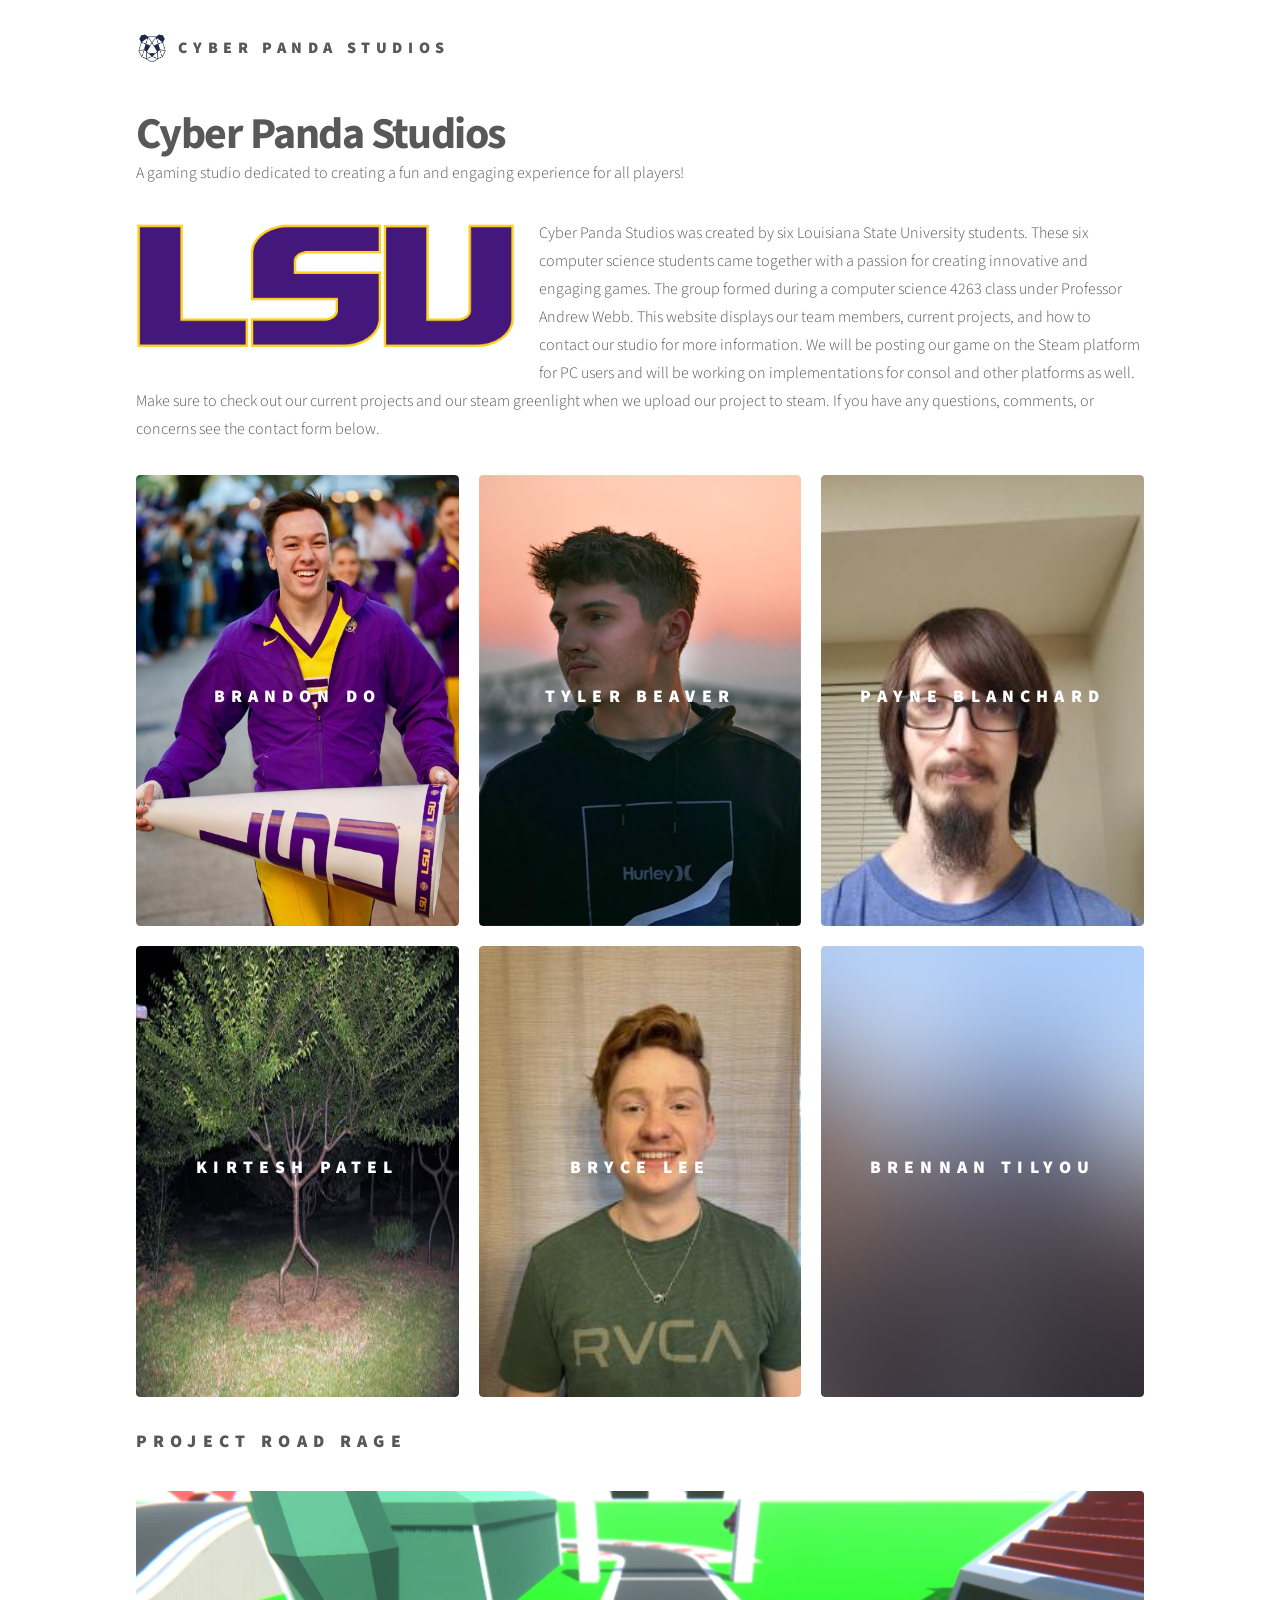
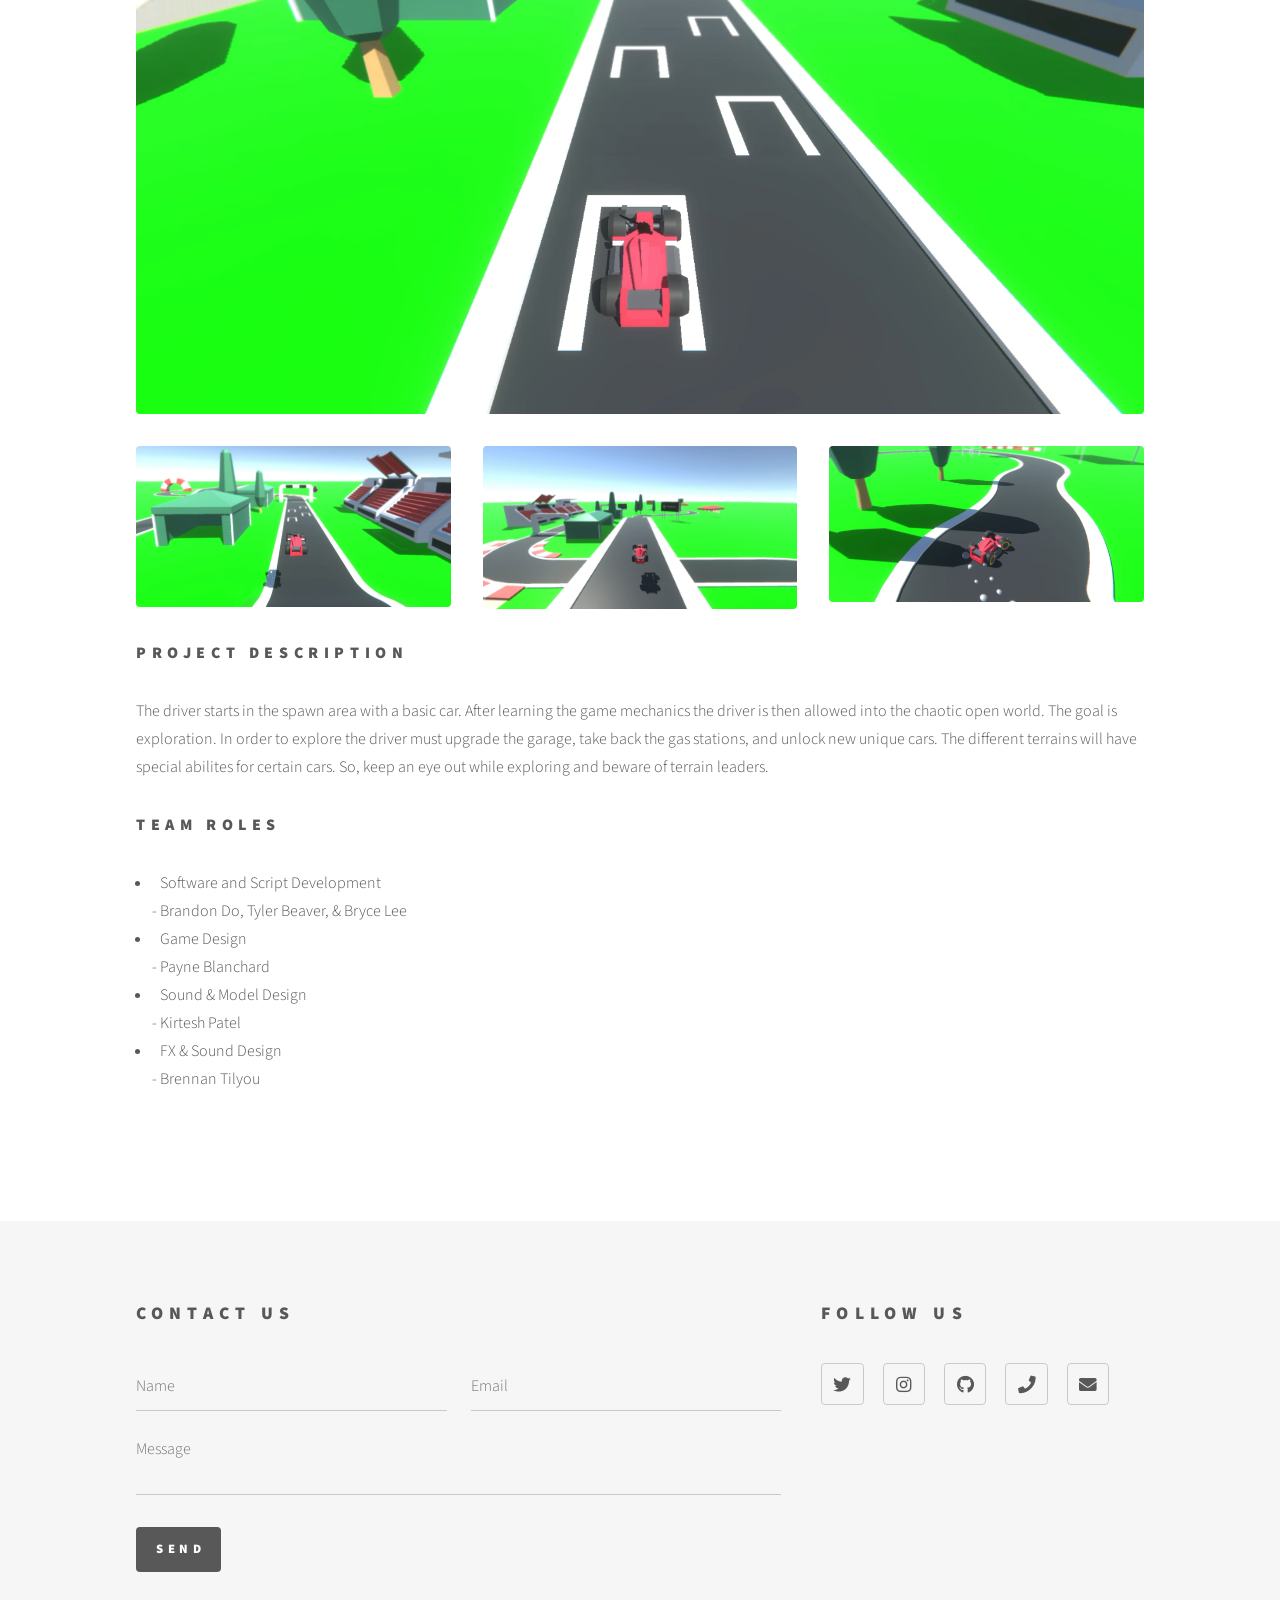
==== commit 25986351: "update updated payne's description" ====
--- a/index.html
+++ b/index.html
@@ -69,7 +69,7 @@
 									<a href="generic.html">
 										<h2>Payne Blanchard</h2>
 										<div class="content">
-											<p>TBA</p>
+											<p>A 4th Year Computer Science student, from Chauvin Louisiana.</p>
 										</div>
 									</a>
 								</article>
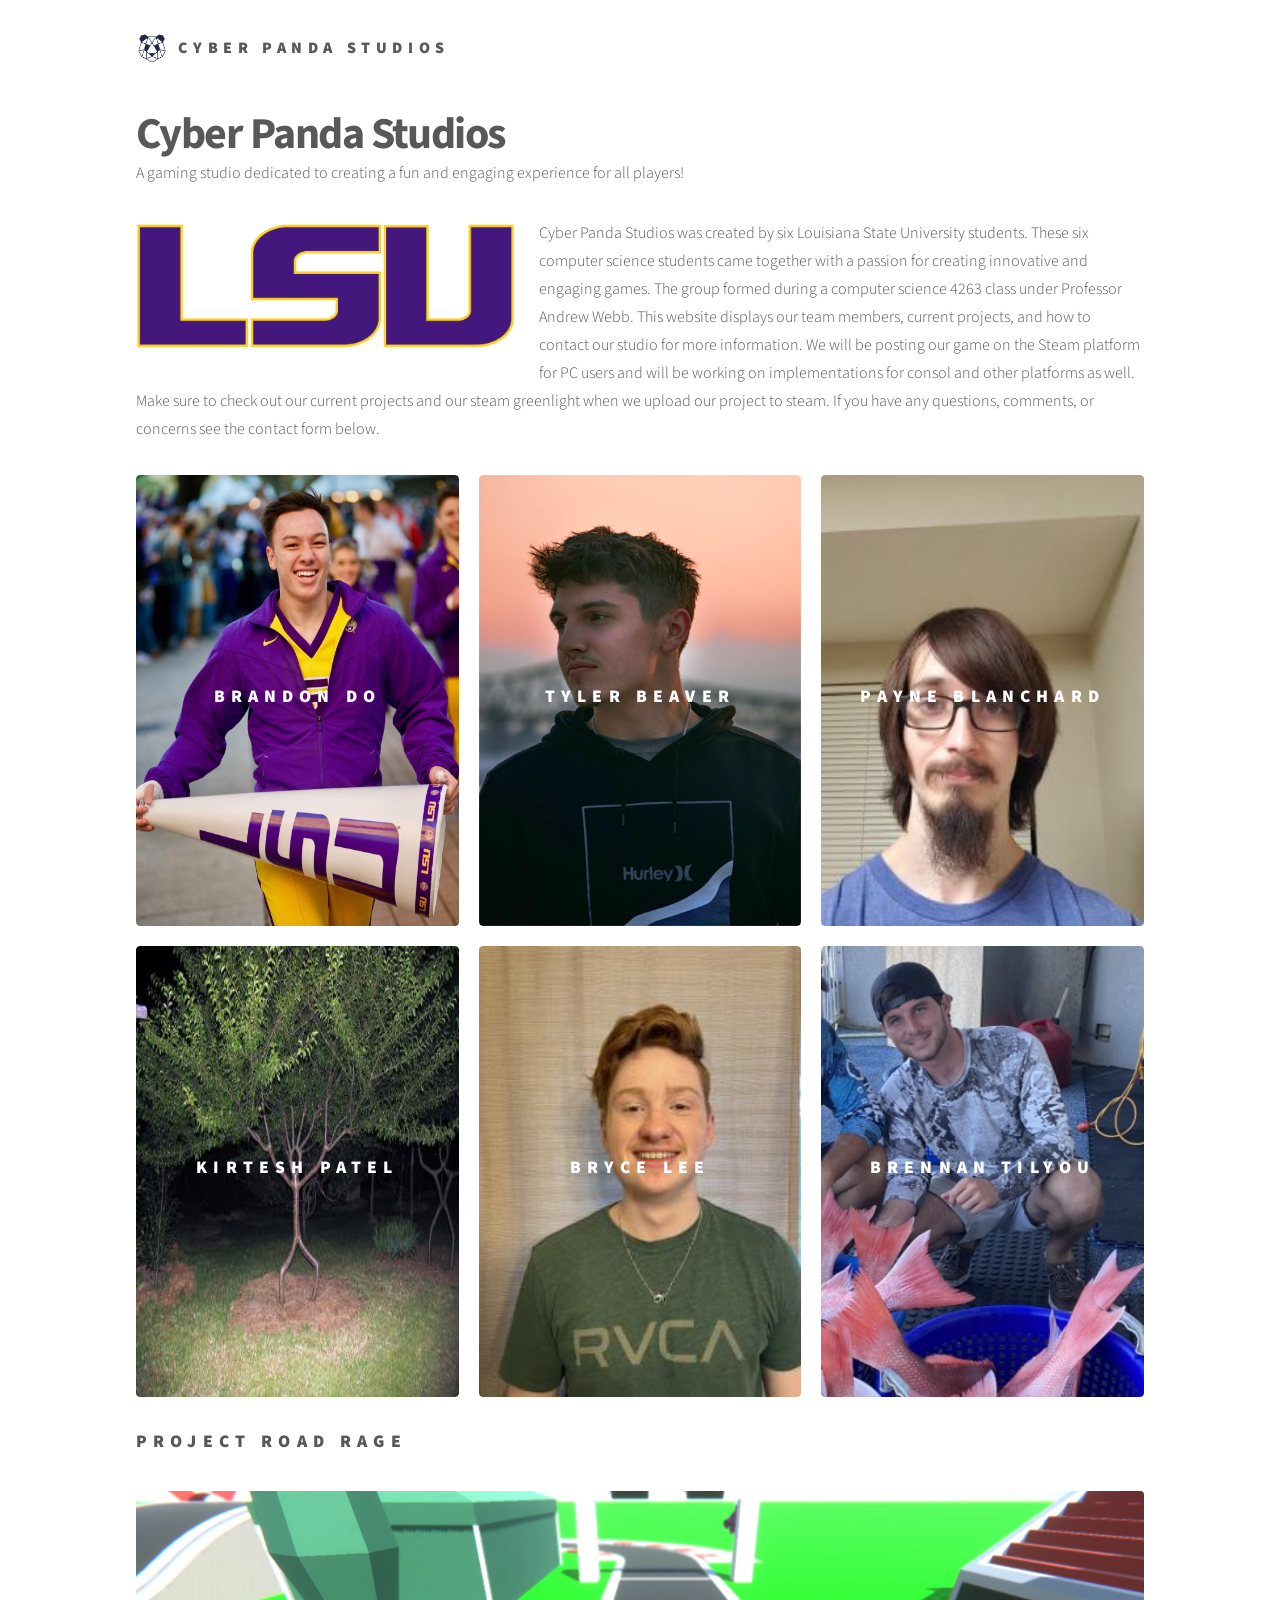
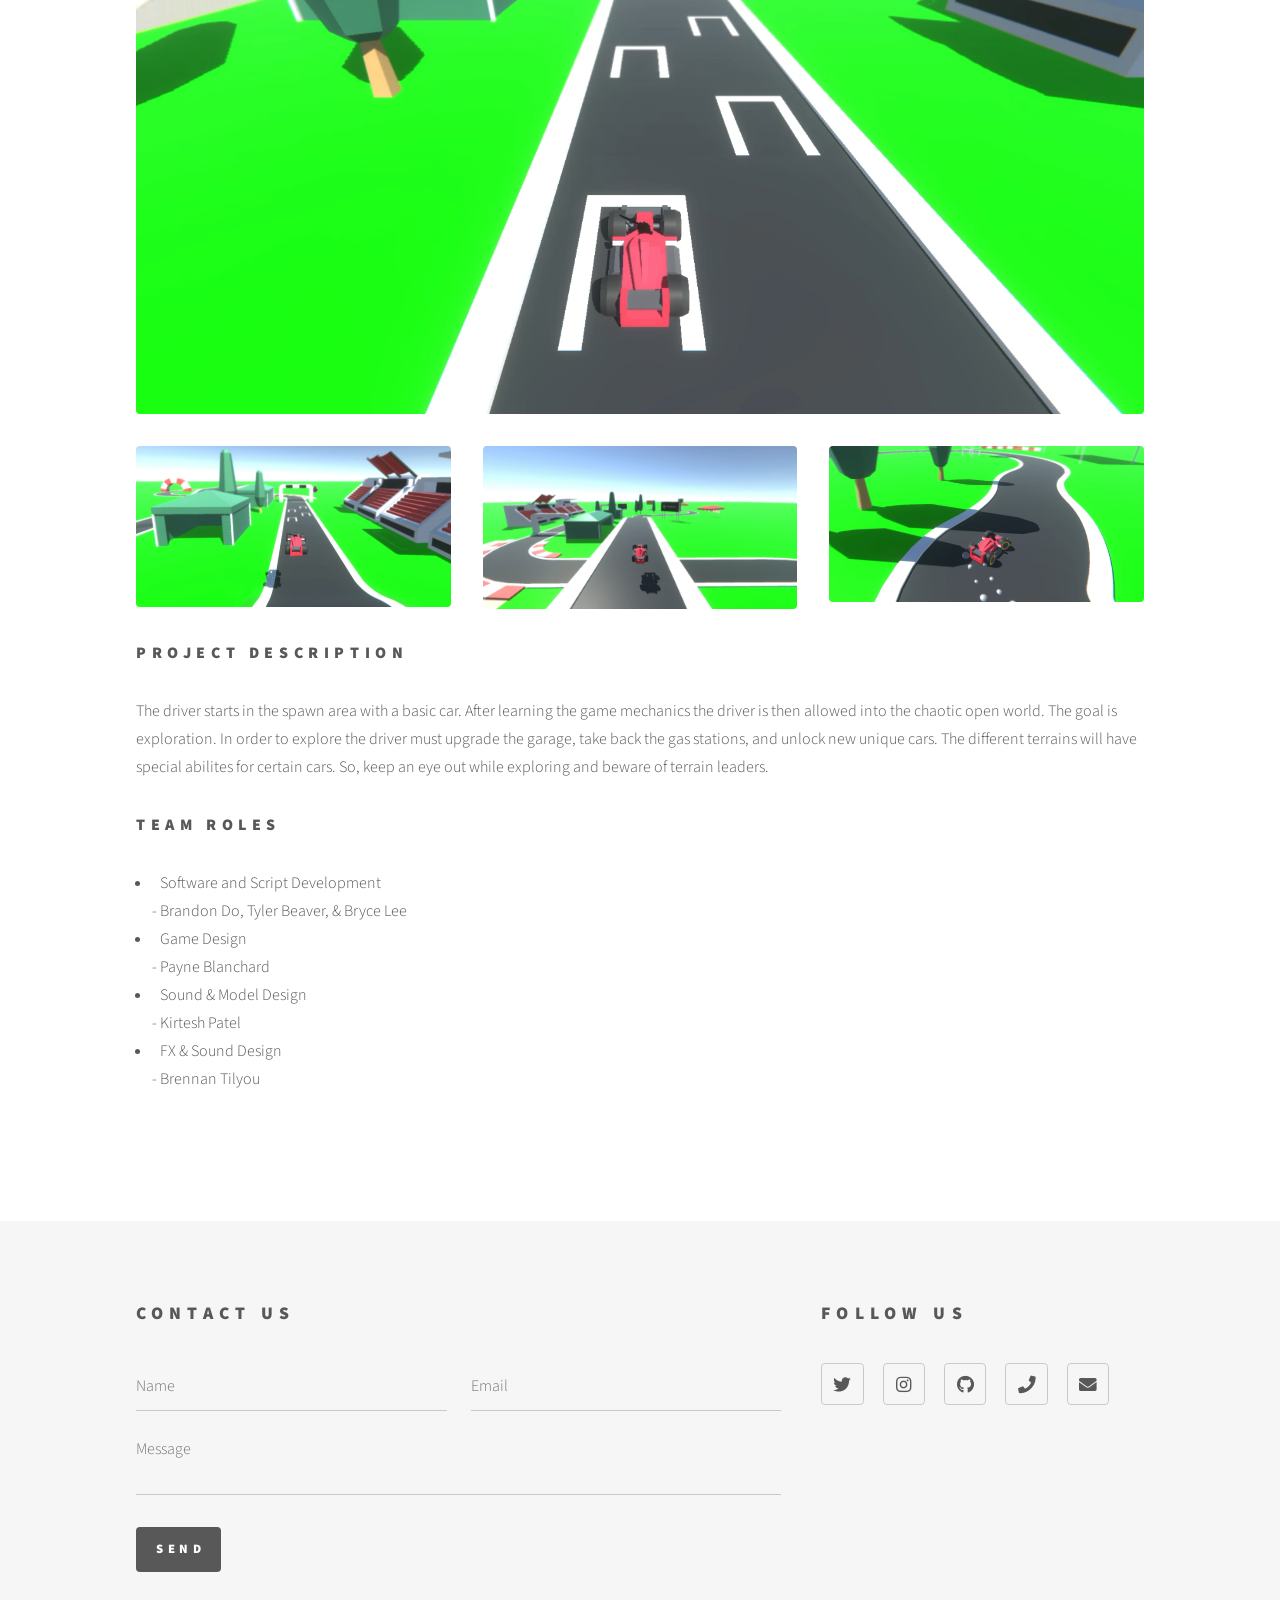
==== commit cc798a60: "update Changed brennan's profile picture and description" ====
--- a/index.html
+++ b/index.html
@@ -99,12 +99,13 @@
 								</article>
 								<article class="style1">
 									<span class="image">
-										<img src="images/pic06.jpg" height="451.09" alt="" />
+										<img src="images/profiles/Brennan.jpg" height="451.09" alt="" />
 									</span>
 									<a href="generic.html">
 										<h2>Brennan Tilyou</h2>
 										<div class="content">
-											<p>TBA</p><br>
+											<p>4th year computer science student at Louisiana State University, from Hammond, LA
+											</p><br>
 										</div>
 									</a>
 								</article>
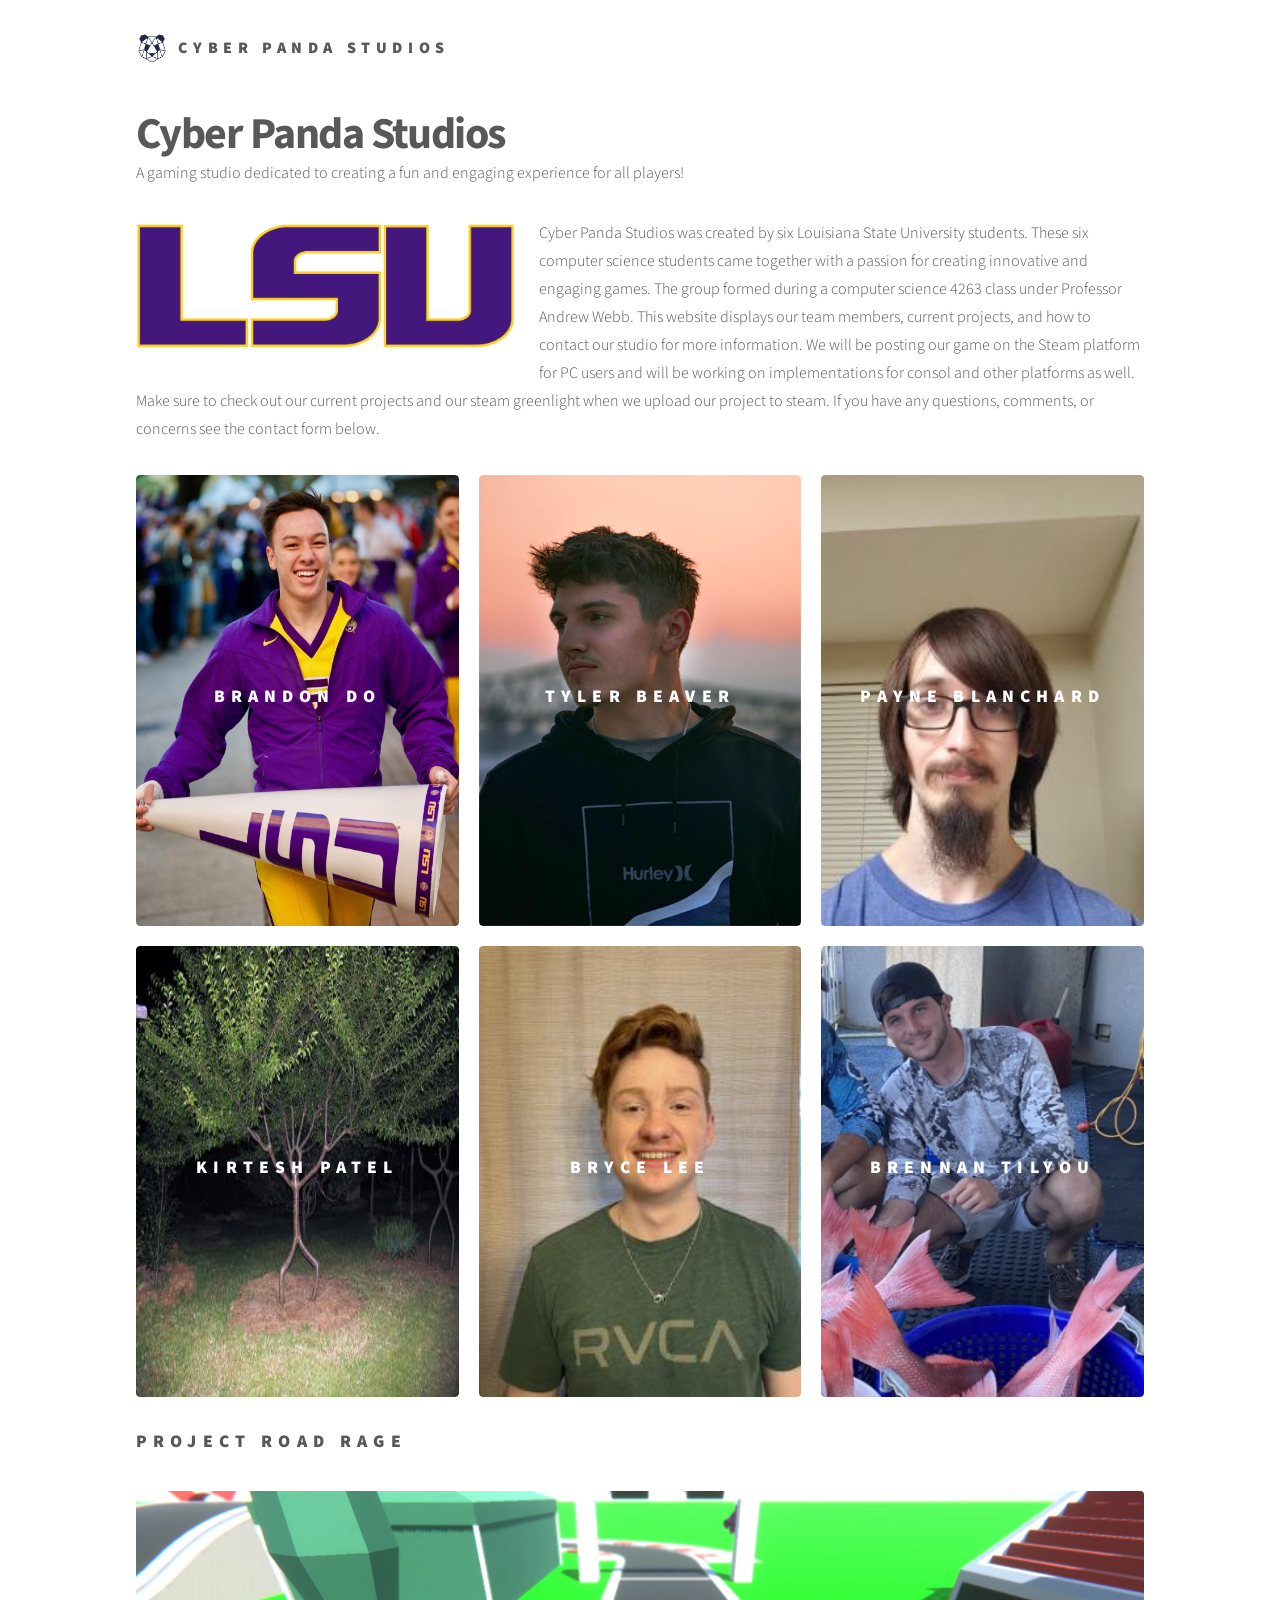
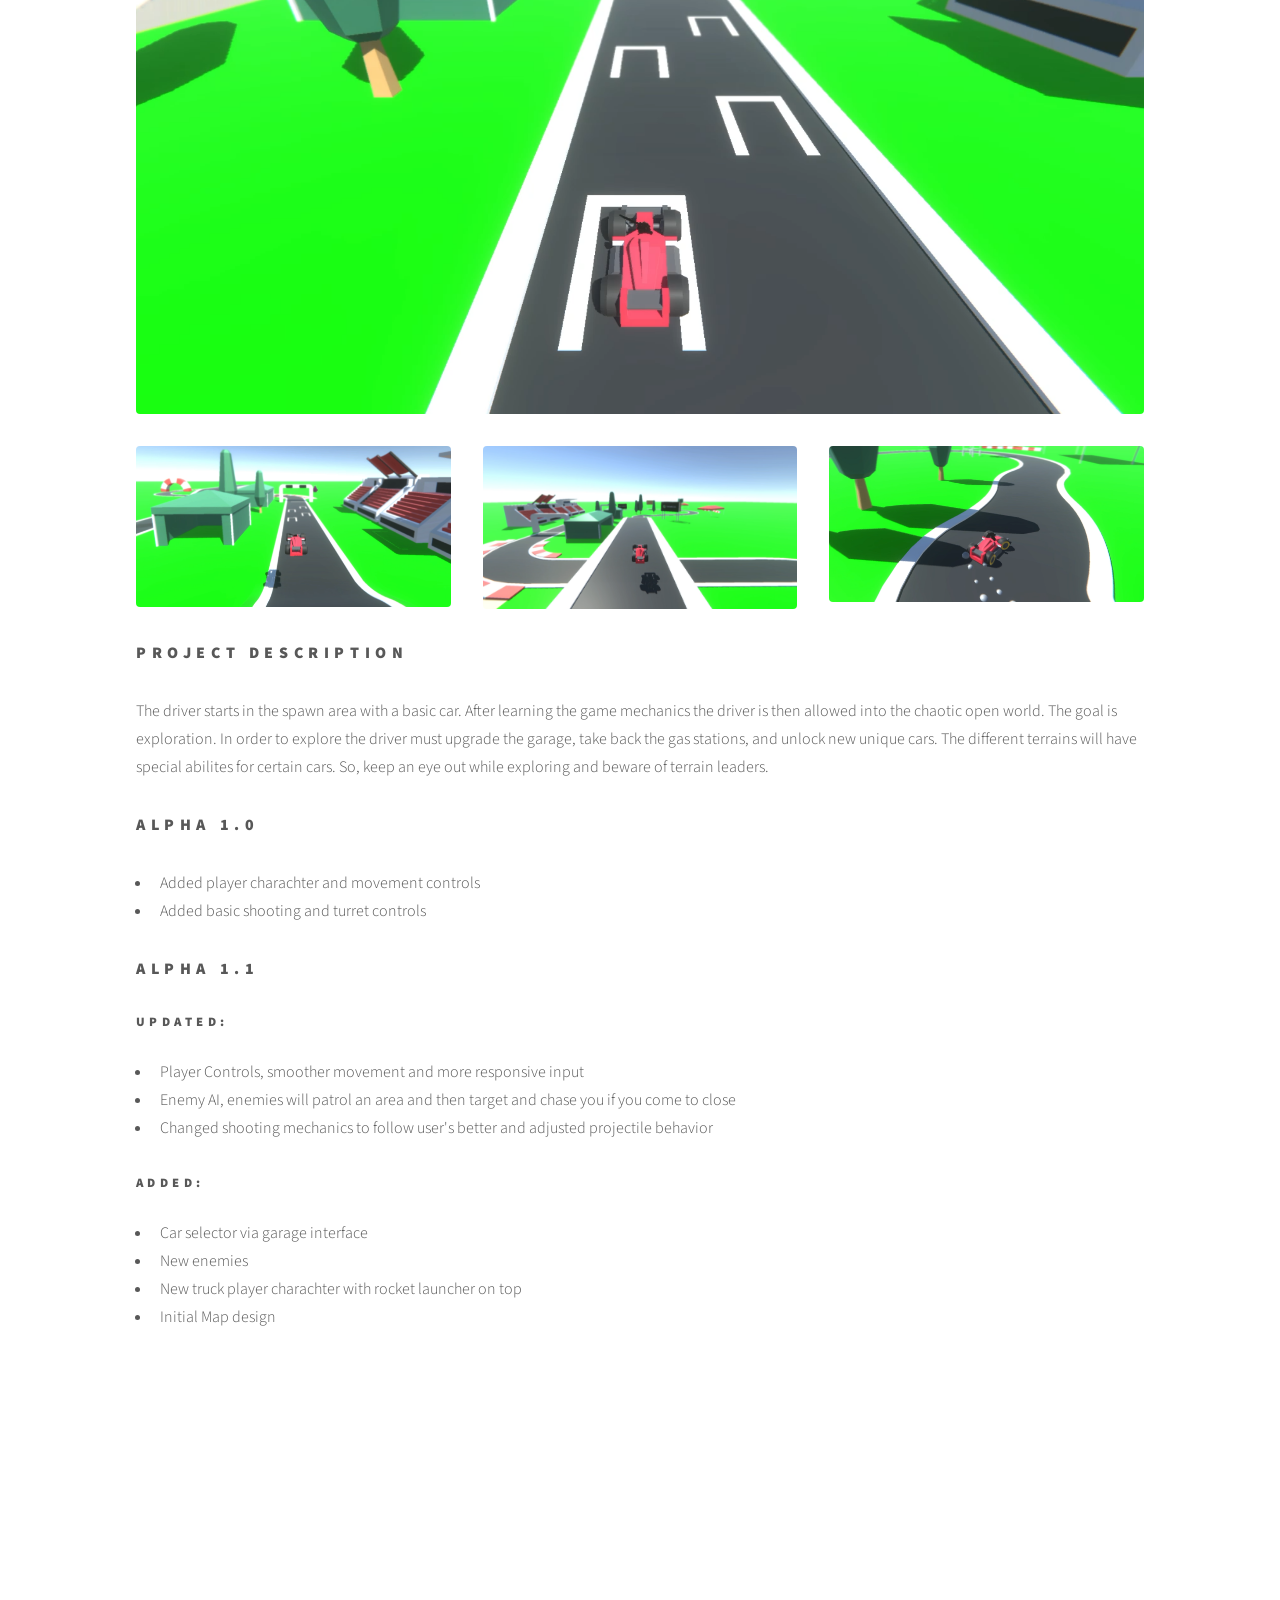
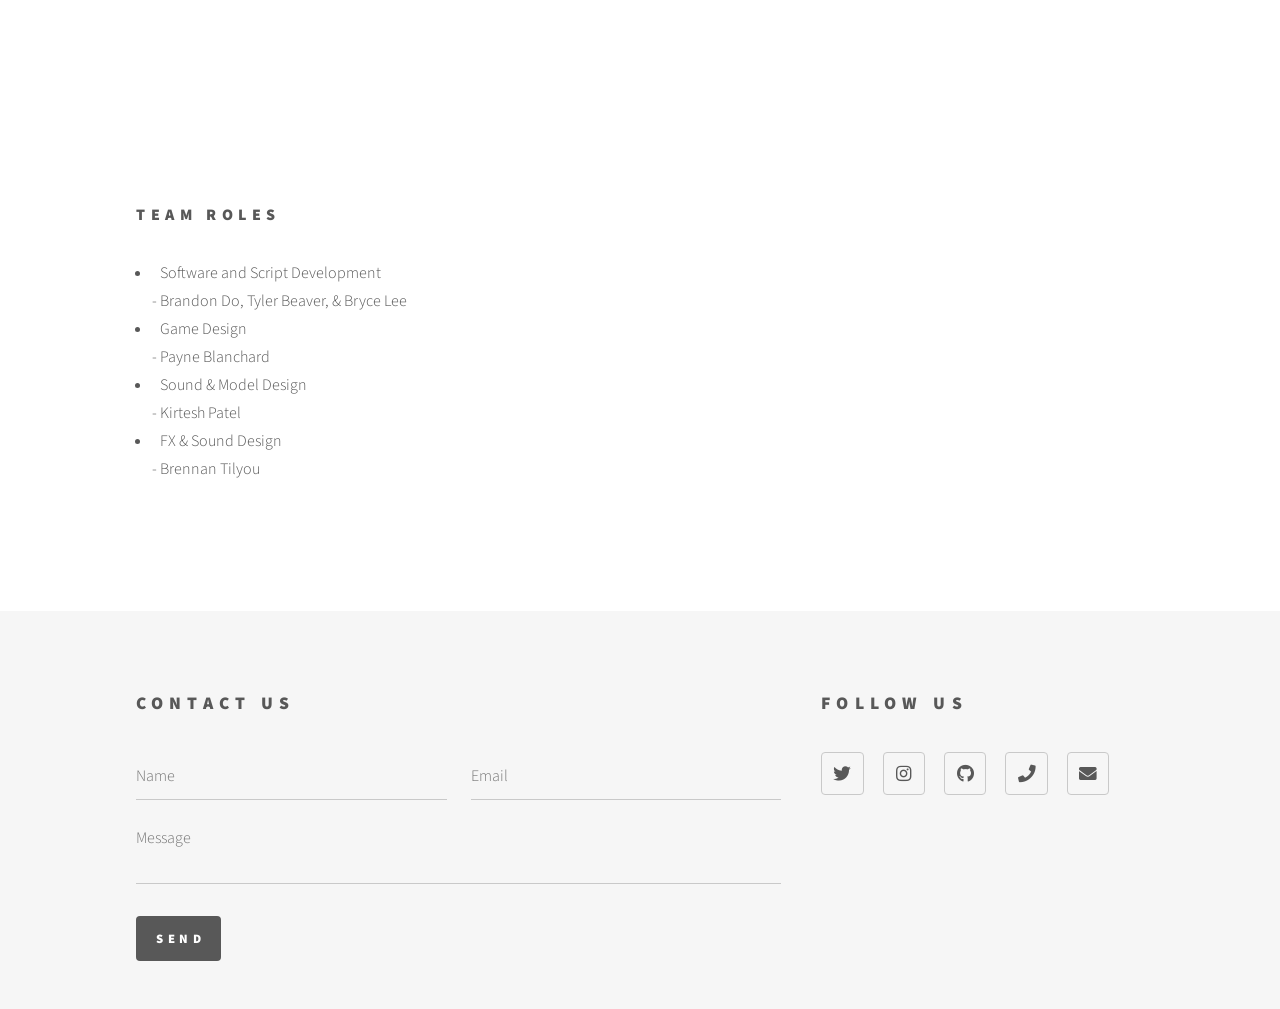
==== commit 004dbfcb: "Update Alpha 1.1" ====
--- a/index.html
+++ b/index.html
@@ -134,7 +134,36 @@
 								<section>
 									<p>The driver starts in the spawn area with a basic car. After learning the game mechanics the driver is then allowed into the chaotic open world. The goal is exploration. In order to explore the driver must upgrade the garage, take back the gas stations, and unlock new unique cars. The different terrains will have special abilites for certain cars. So, keep an eye out while exploring and beware of terrain leaders. </p>
 								</section>
-
+								<h3>Alpha 1.0</h3>
+									<ul>
+										<li>Added player charachter and movement controls</li>
+										<li>Added basic shooting and turret controls</li>
+									</ul>
+
+								<h3>Alpha 1.1</h3>
+
+								<section>
+									<h6>Updated:</h6>
+									<ul>
+										<li>Player Controls, smoother movement and more responsive input</li>
+										<li>Enemy AI, enemies will patrol an area and then target and chase you if you come to close</li>
+										<li>Changed shooting mechanics to follow user's better and adjusted projectile behavior</li>
+									</ul>
+									<h6>Added:</h6>
+									<ul>
+										<li>Car selector via garage interface</li>
+										<li>New enemies</li>
+										<li>New truck player charachter with rocket launcher on top</li>
+										<li>Initial Map design</li>
+									</ul>
+								</section>
+								<div class="box alt">
+									<div class="row gtr-uniform">
+										<div class="col-6"><span class="image fit"><iframe width="560" height="315" src="https://www.youtube.com/embed/2YTGUXZZYNc" title="YouTube video player" frameborder="0" allow="accelerometer; autoplay; clipboard-write; encrypted-media; gyroscope; picture-in-picture" allowfullscreen></iframe></span></div>
+										<div class="col-6"><span class="image fit"><iframe width="560" height="315" src="https://www.youtube.com/embed/NqMswZ4mlPU" title="YouTube video player" frameborder="0" allow="accelerometer; autoplay; clipboard-write; encrypted-media; gyroscope; picture-in-picture" allowfullscreen></iframe></span></div>
+									</div>
+								</div>
+								<br><br><br>
 
 								<h3>Team Roles</h3>
 							<!-- <p><span class="image right"><img src="images/pic15.jpg" alt="" /></span>Edit.</p> -->	
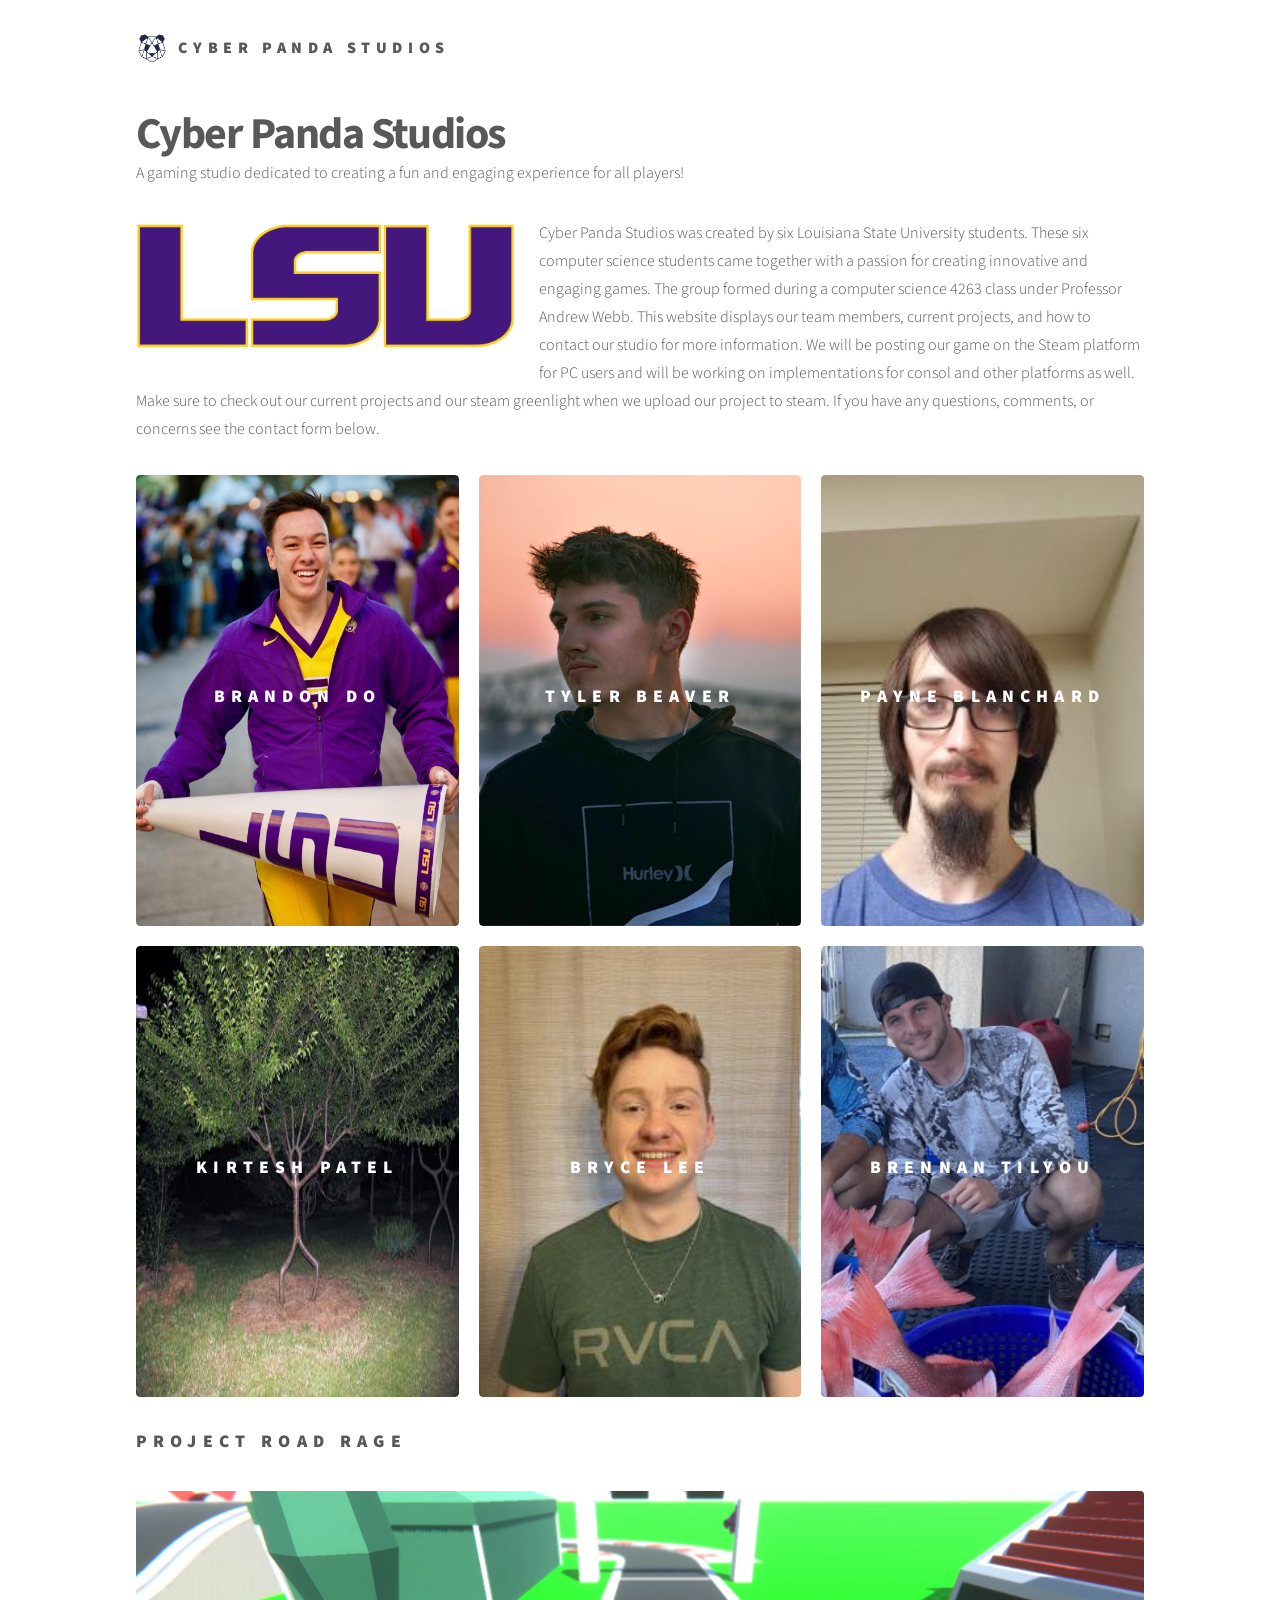
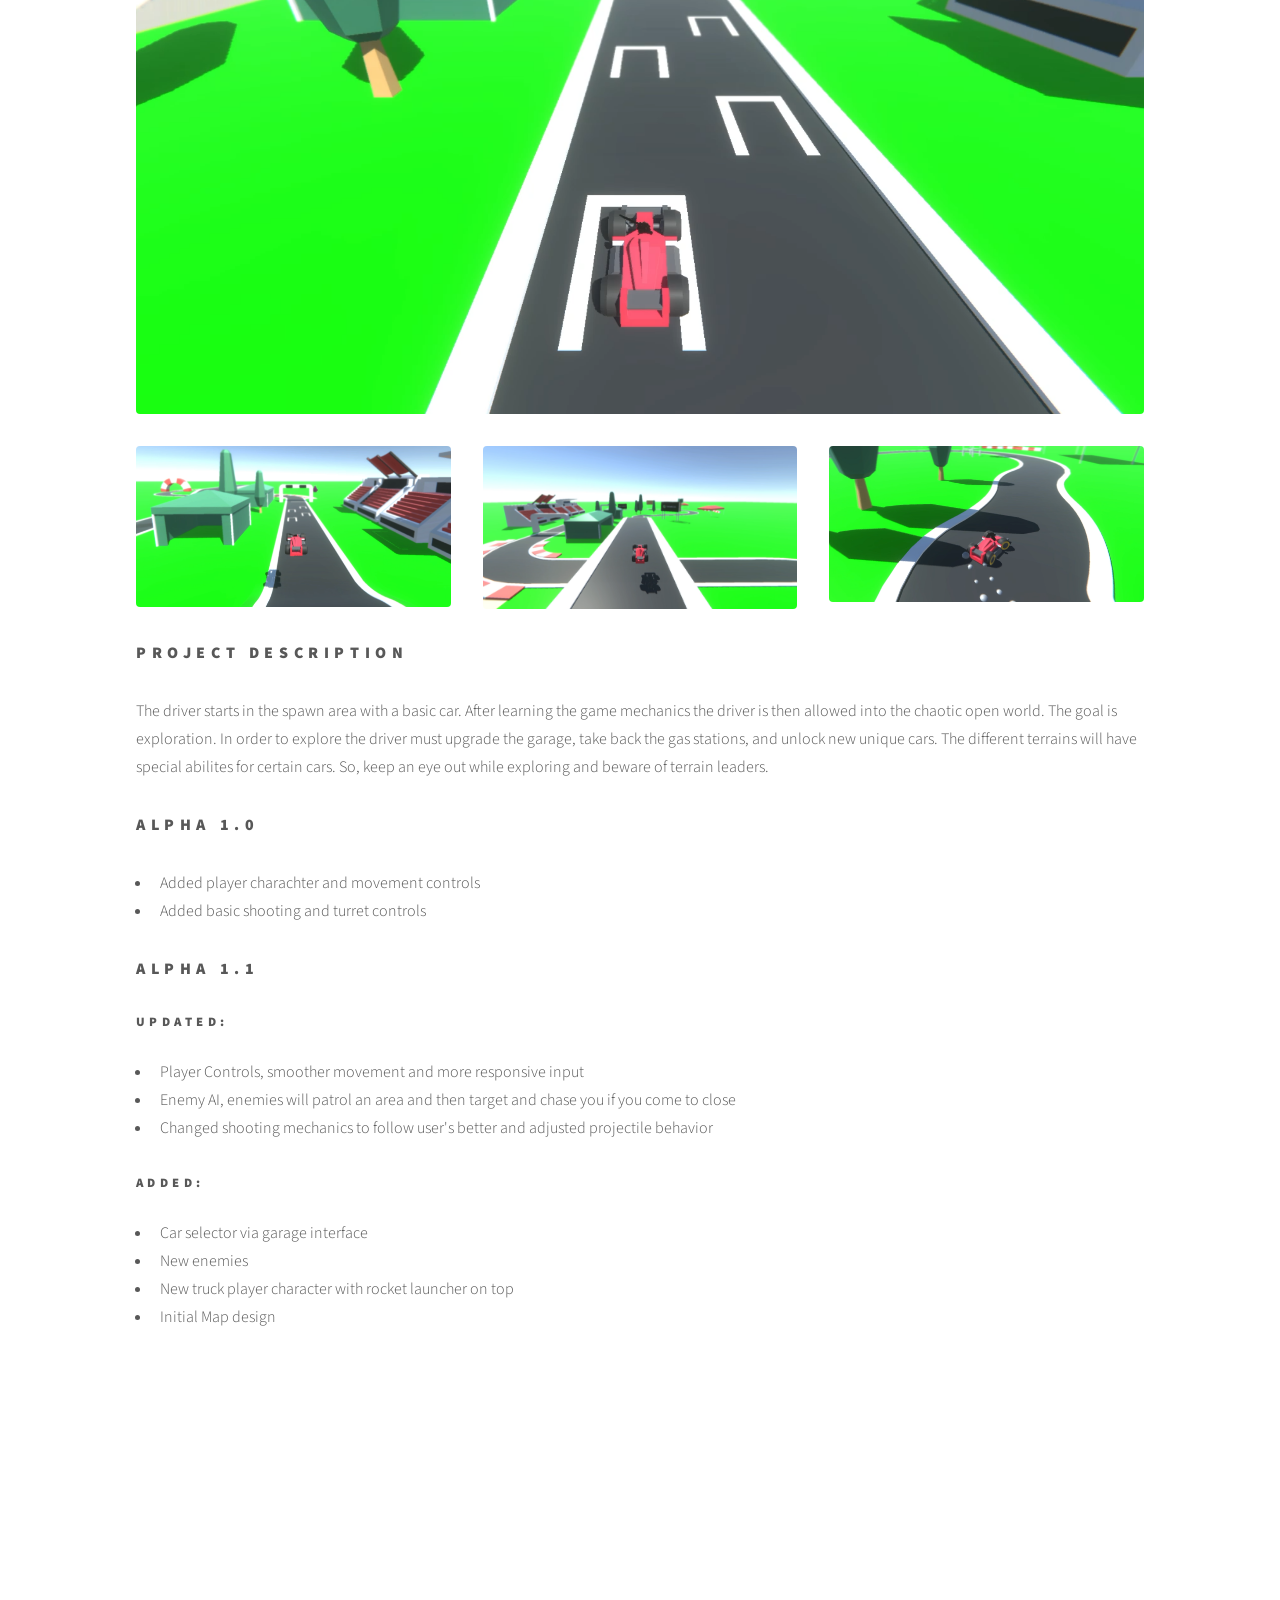
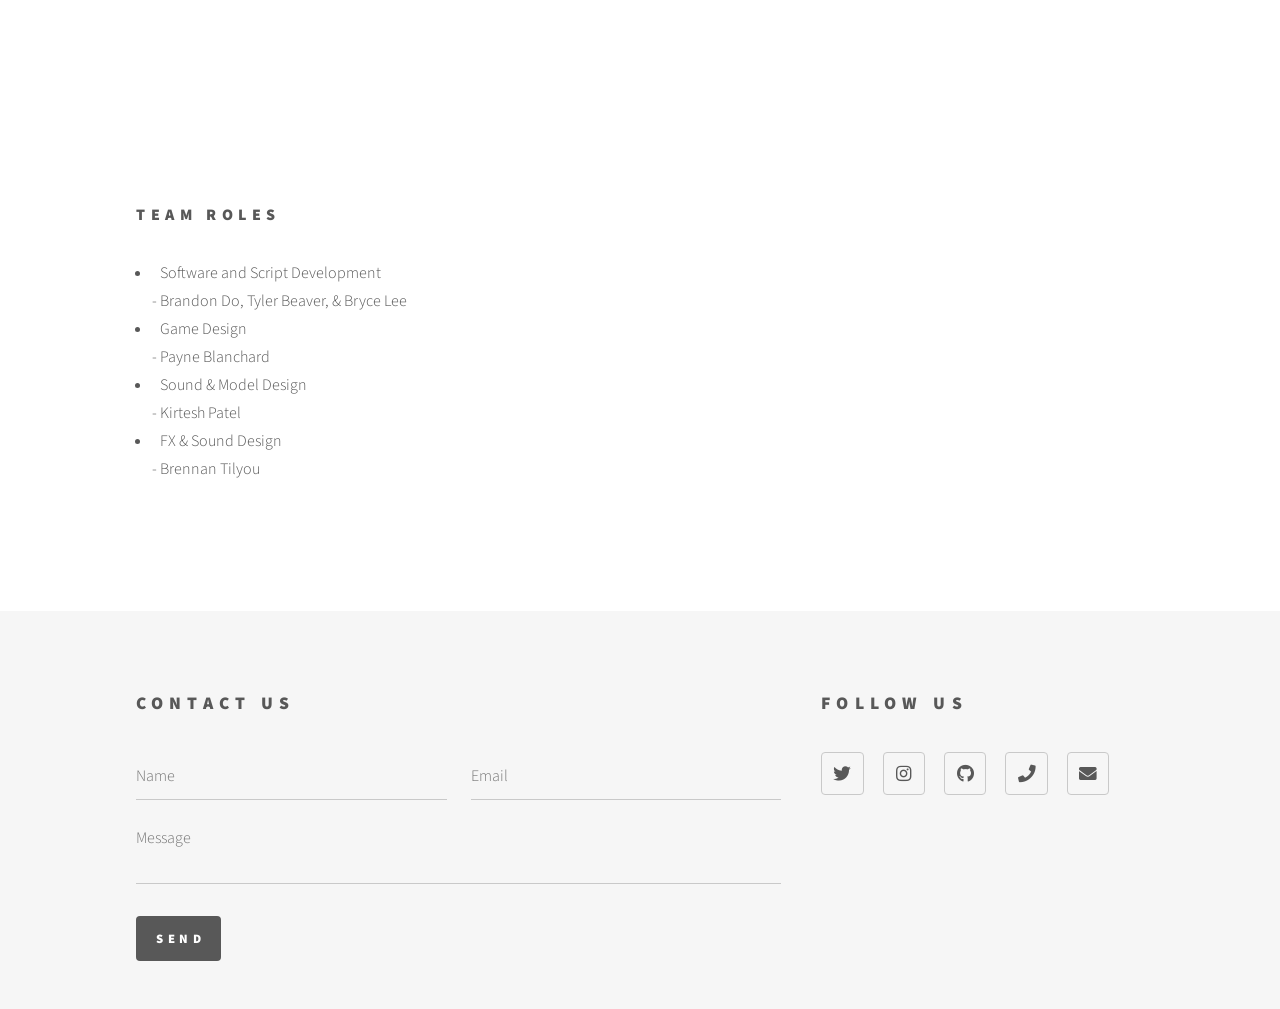
==== commit 15b73734: "update spell correction" ====
--- a/index.html
+++ b/index.html
@@ -153,7 +153,7 @@
 									<ul>
 										<li>Car selector via garage interface</li>
 										<li>New enemies</li>
-										<li>New truck player charachter with rocket launcher on top</li>
+										<li>New truck player character with rocket launcher on top</li>
 										<li>Initial Map design</li>
 									</ul>
 								</section>
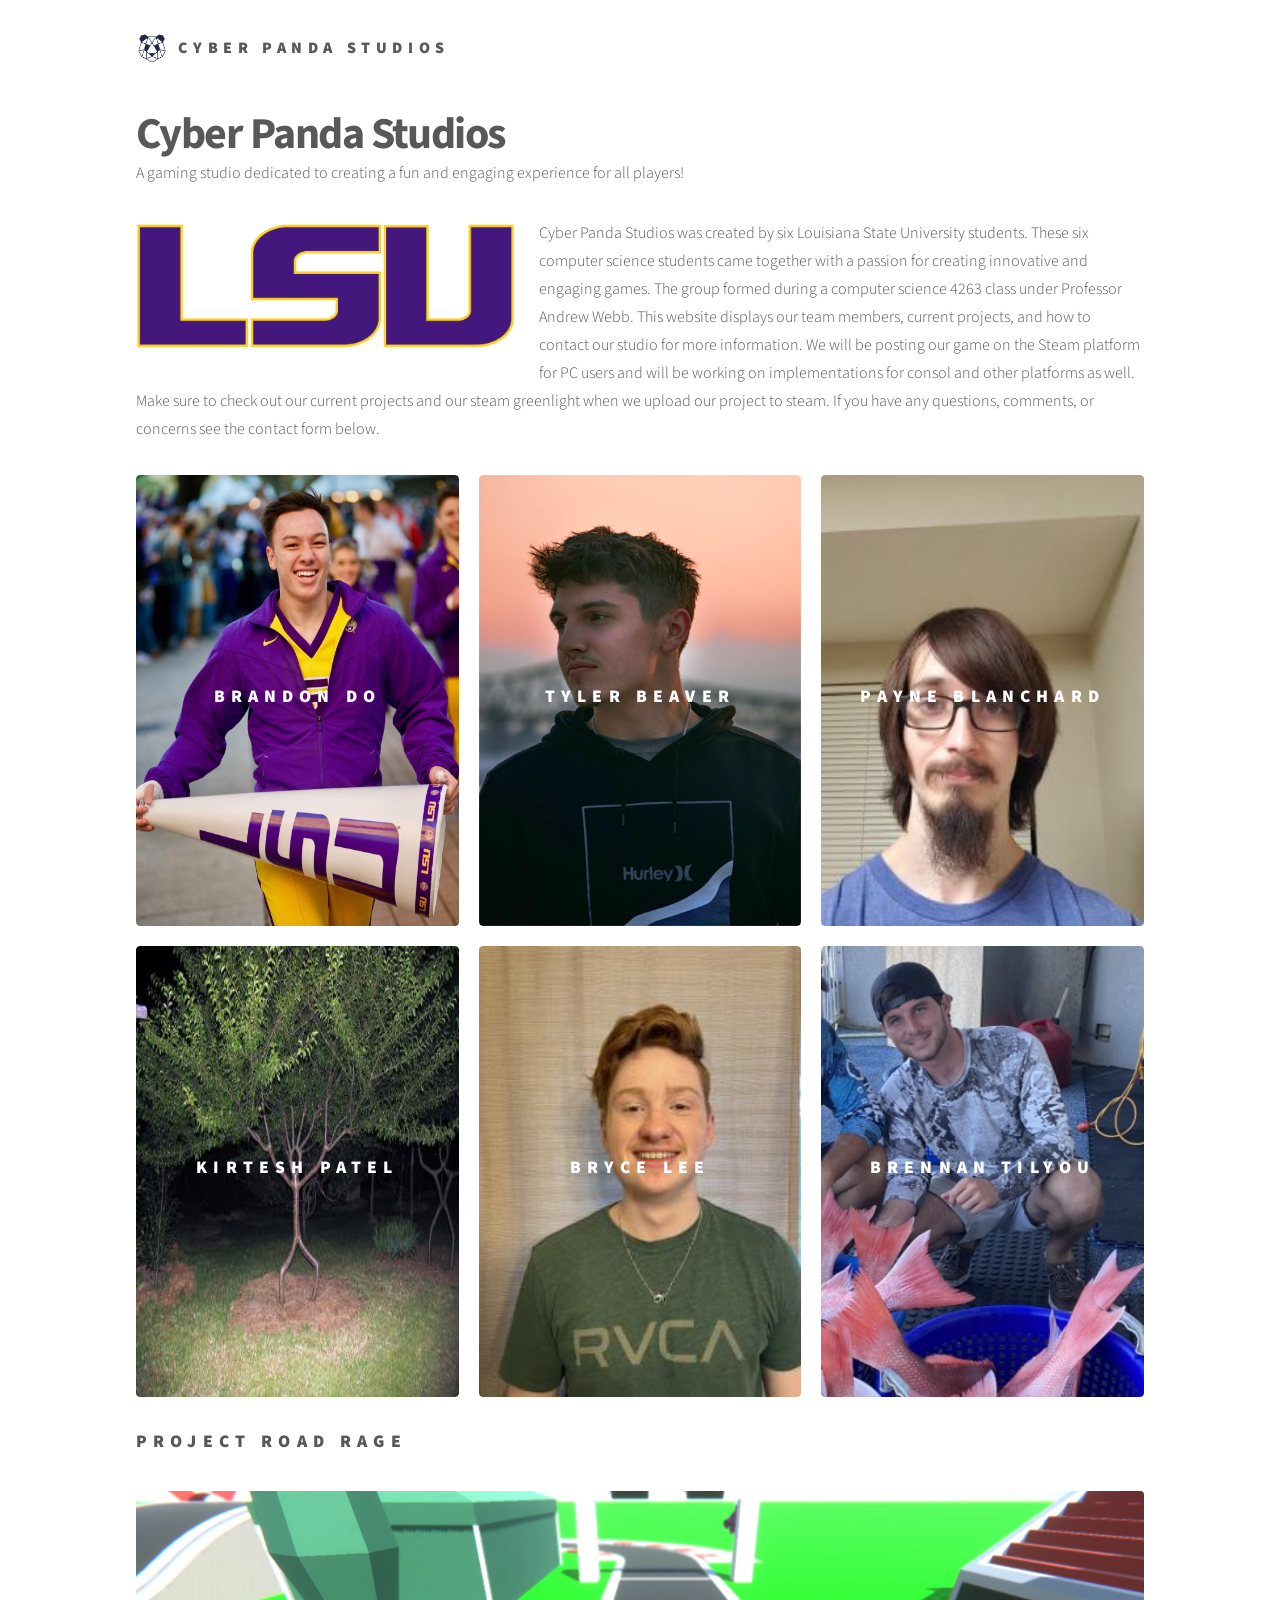
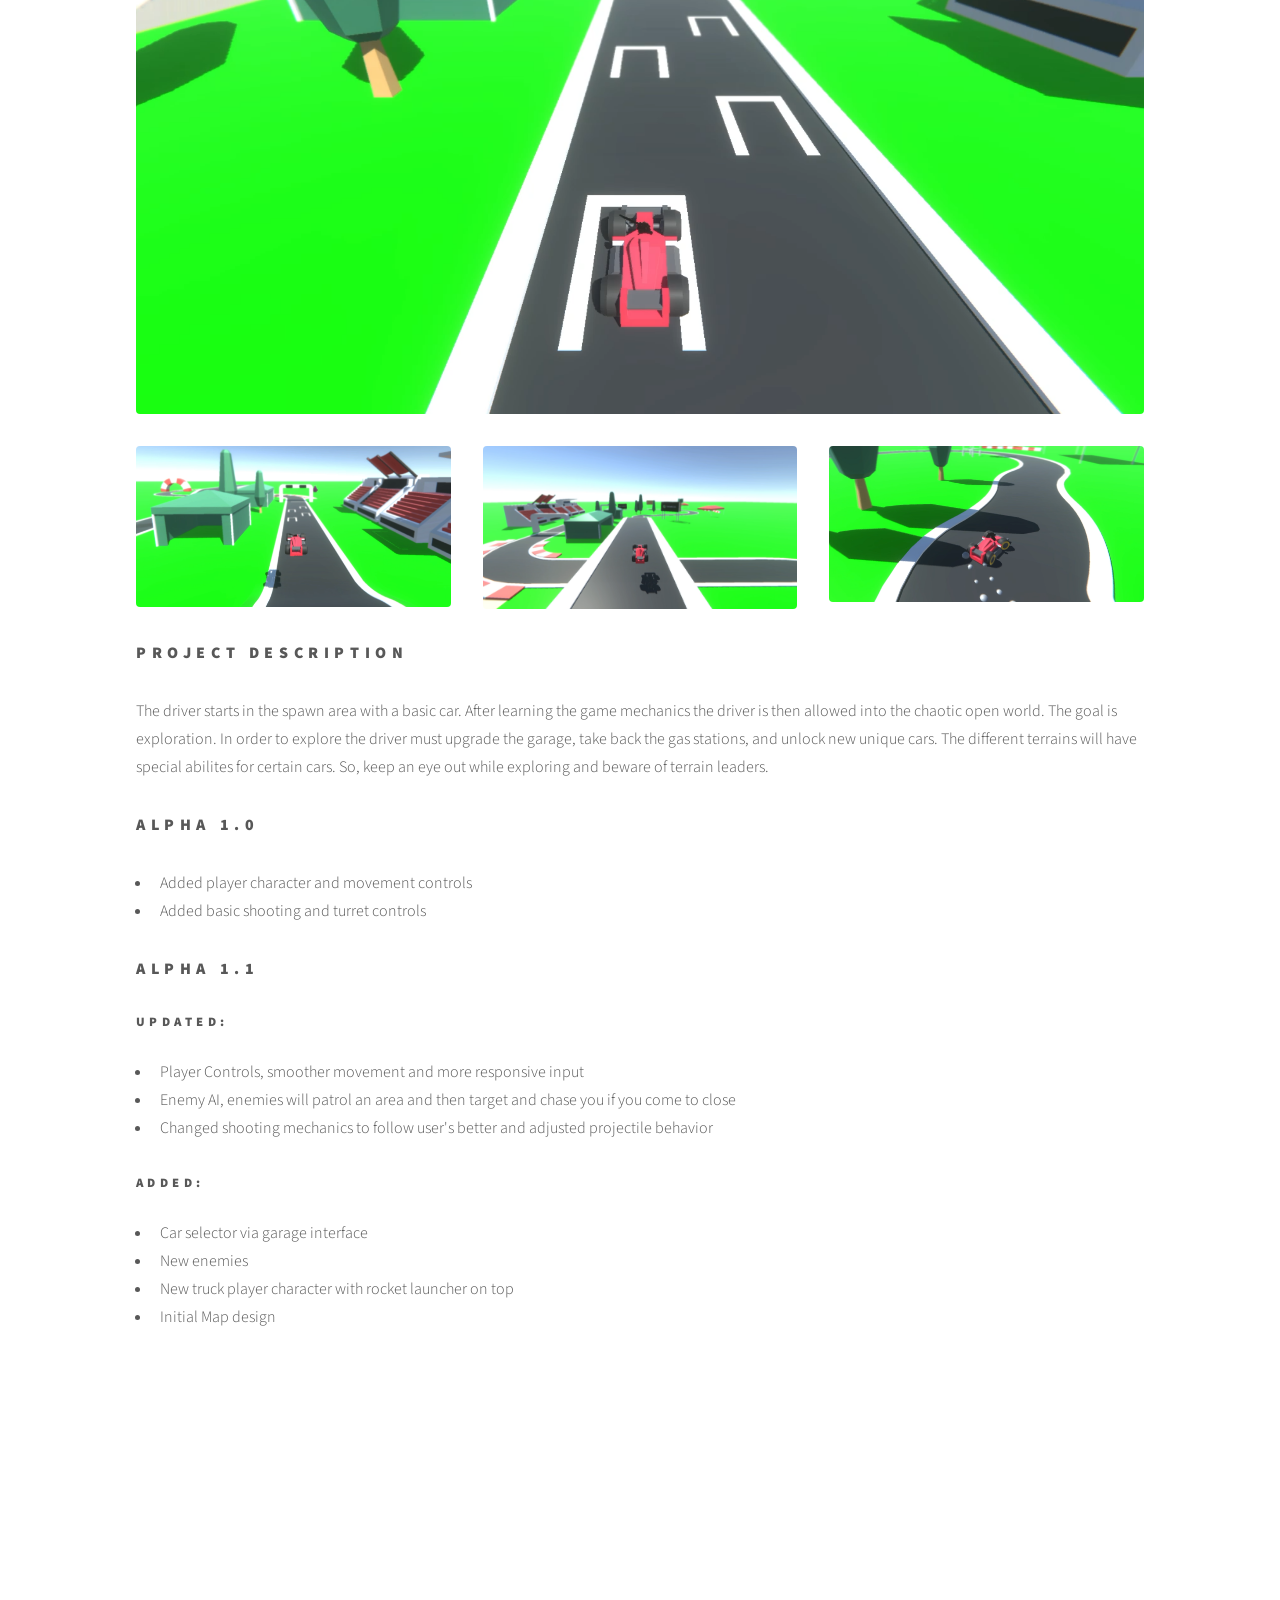
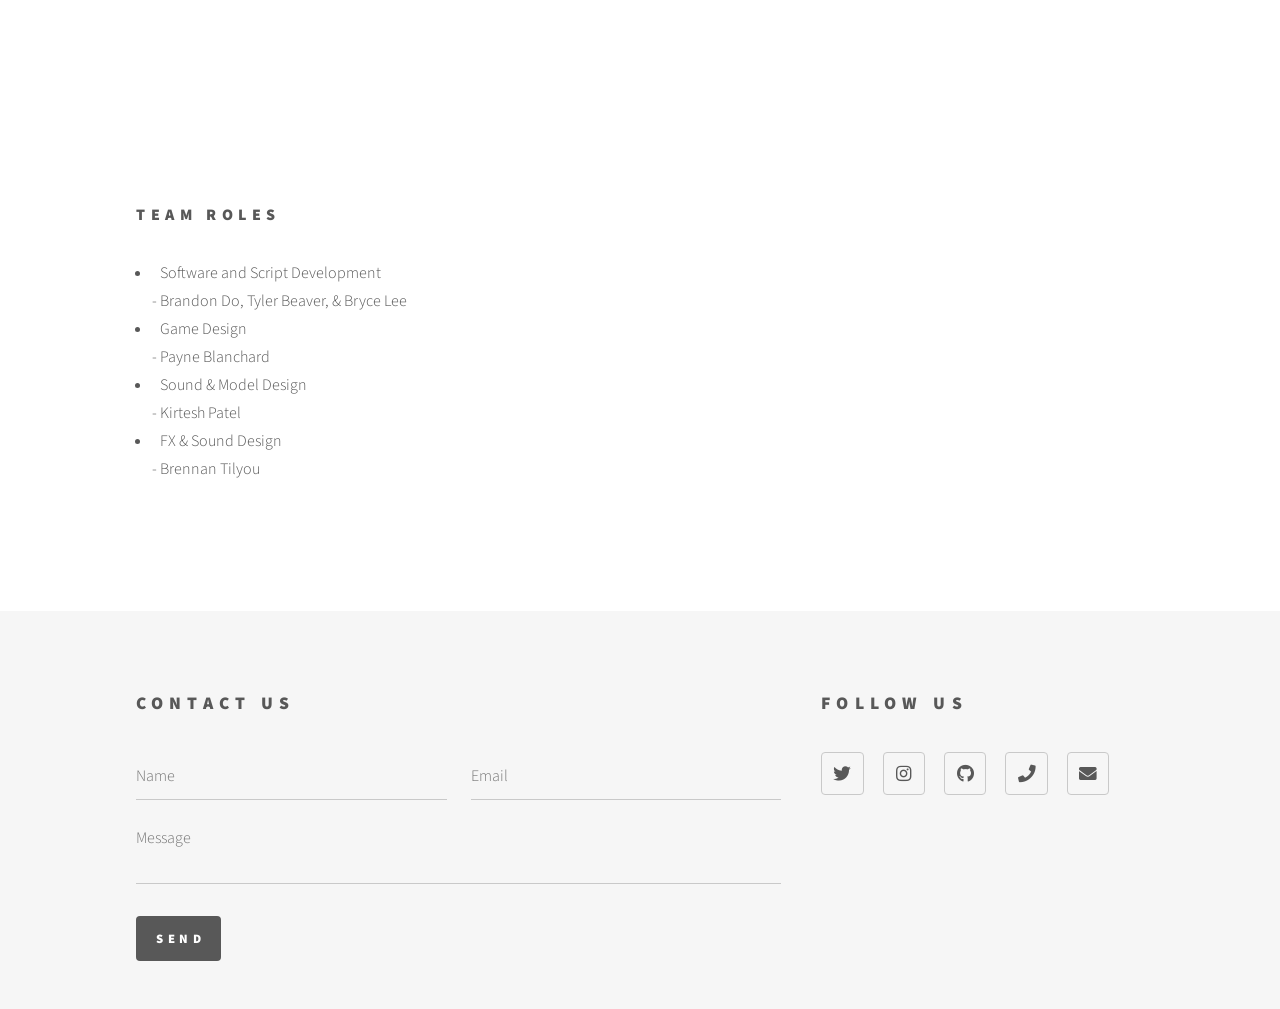
==== commit 98f750c2: "update spelling" ====
--- a/index.html
+++ b/index.html
@@ -136,7 +136,7 @@
 								</section>
 								<h3>Alpha 1.0</h3>
 									<ul>
-										<li>Added player charachter and movement controls</li>
+										<li>Added player character and movement controls</li>
 										<li>Added basic shooting and turret controls</li>
 									</ul>
 
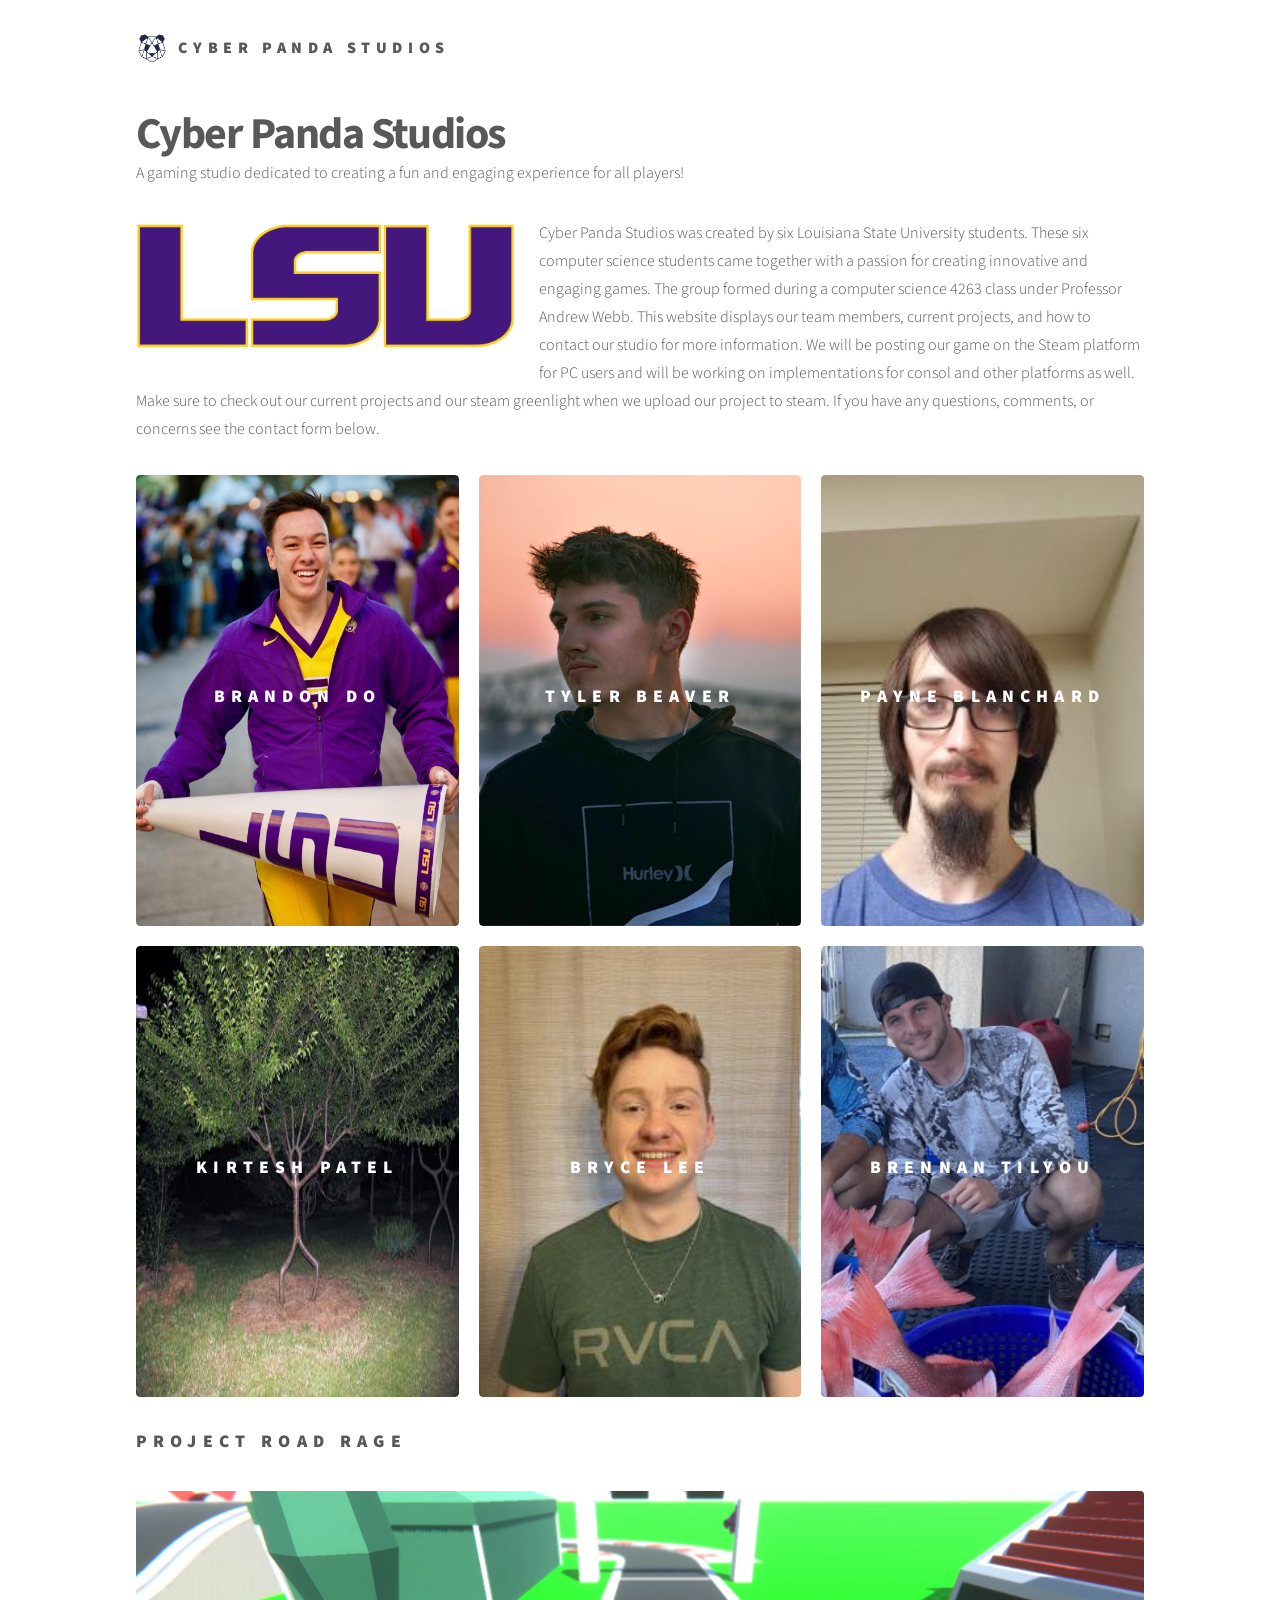
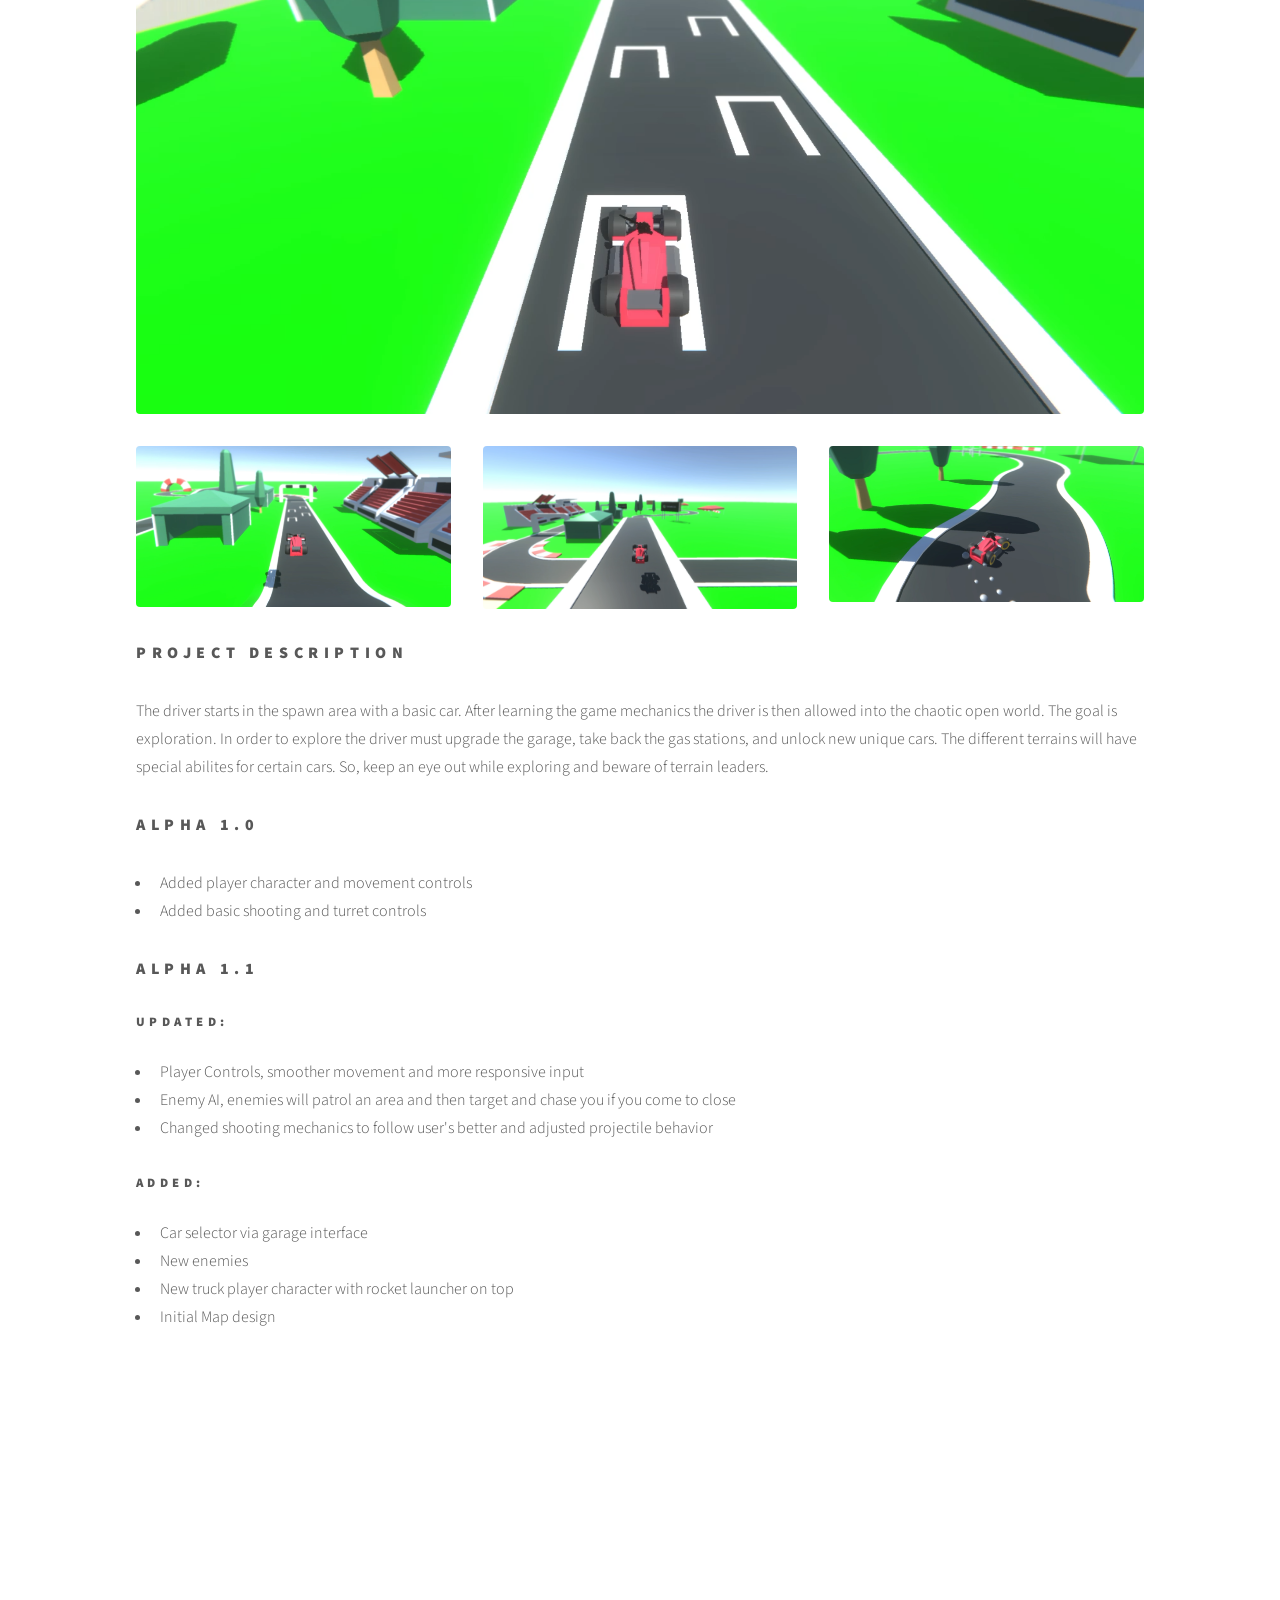
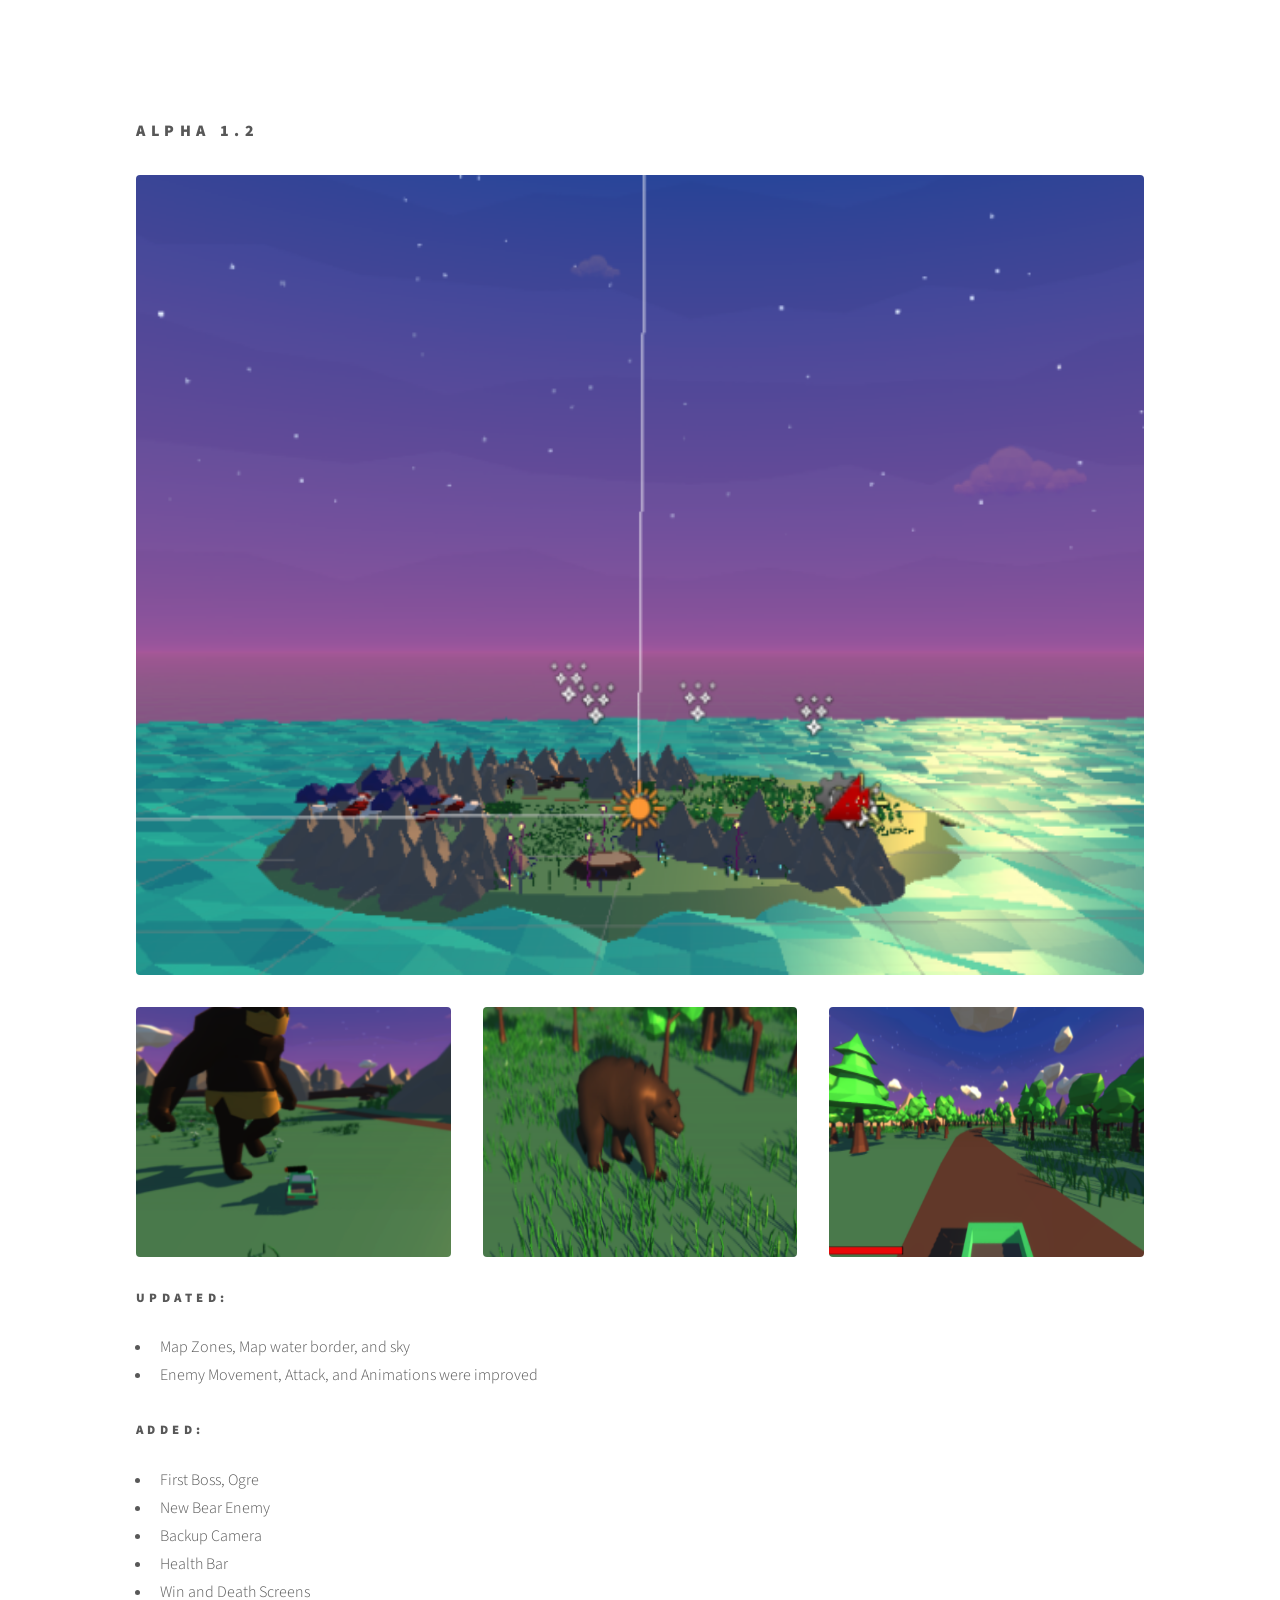
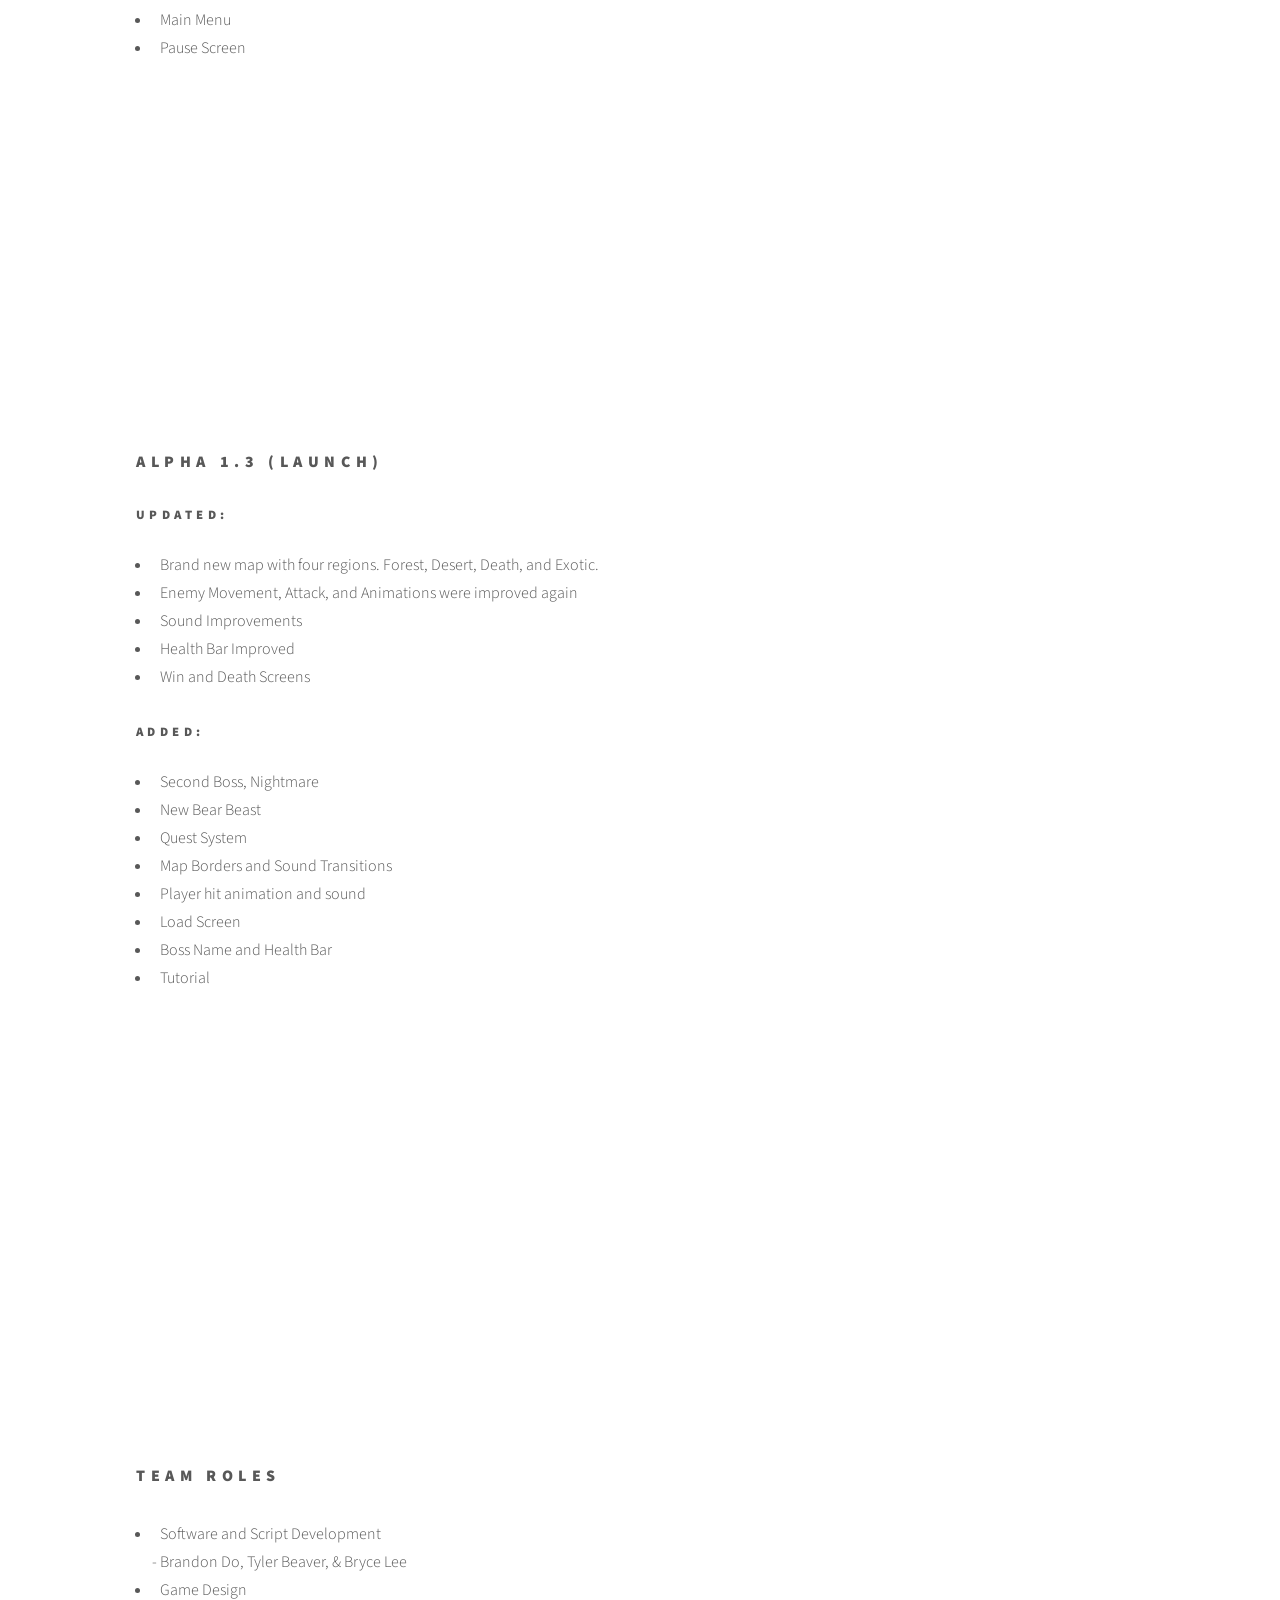
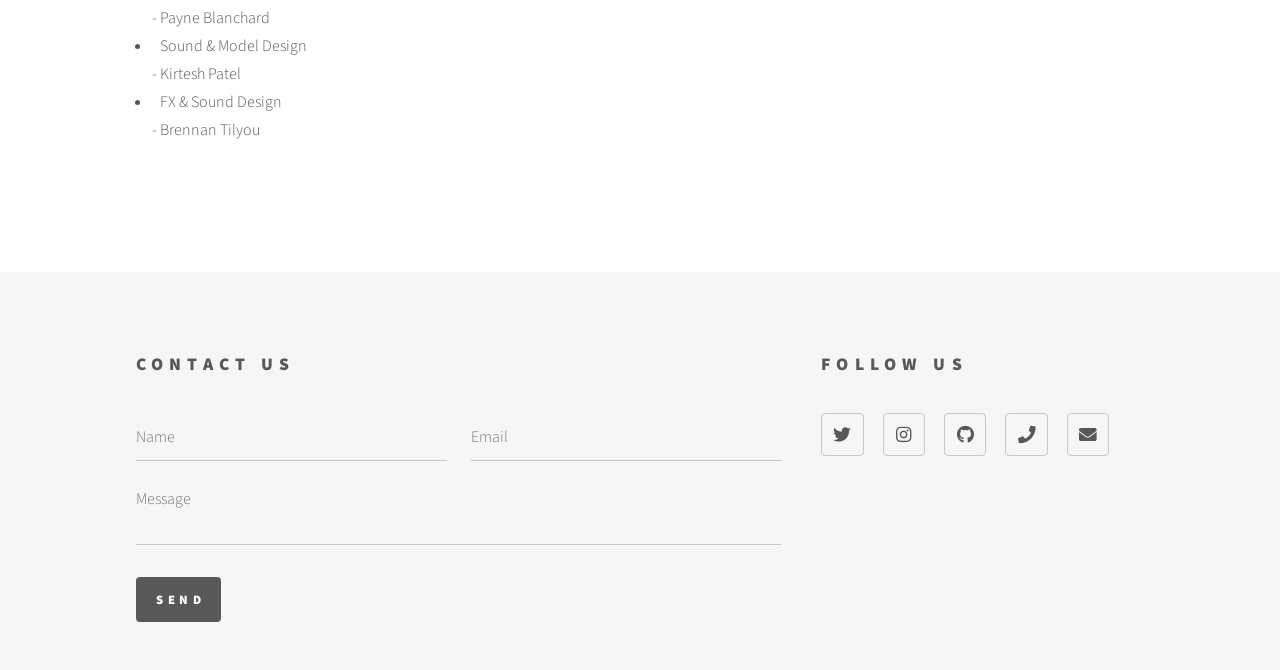
==== commit c1bfcf8f: "Update" ====
--- a/index.html
+++ b/index.html
@@ -163,6 +163,67 @@
 										<div class="col-6"><span class="image fit"><iframe width="560" height="315" src="https://www.youtube.com/embed/NqMswZ4mlPU" title="YouTube video player" frameborder="0" allow="accelerometer; autoplay; clipboard-write; encrypted-media; gyroscope; picture-in-picture" allowfullscreen></iframe></span></div>
 									</div>
 								</div>
+								<h3>Alpha 1.2</h3>
+								<div class="box alt">
+									<div class="row gtr-uniform">
+										<div class="col-12"><span class="image fit"><img src="images/1212.png" width="500" height="800" alt="" /></span></div>
+										<div class="col-4"><span class="image fit"><img src="images/7834.png" height="250"alt="" /></span></div>
+										<div class="col-4"><span class="image fit"><img src="images/8734.png" height="250" alt="" /></span></div>
+										<div class="col-4"><span class="image fit"><img src="images/123213.png" height="250" alt="" /></span></div>
+									
+									</div>
+								</div>
+								<section>
+									<h6>Updated:</h6>
+									<ul>
+										<li>Map Zones, Map water border, and sky</li>
+										<li>Enemy Movement, Attack, and Animations were improved</li>							
+									</ul>
+									<h6>Added:</h6>
+									<ul>
+										<li>First Boss, Ogre</li>
+										<li>New Bear Enemy</li>
+										<li>Backup Camera</li>
+										<li>Health Bar</li>
+										<li>Win and Death Screens</li>
+										<li>Main Menu</li>
+										<li>Pause Screen</li>
+									</ul>
+								</section>
+								<div class="box alt">
+									<div class="row gtr-uniform">
+										<div class="col-6"><span class="image fit"><iframe width="560" height="315" src="https://www.youtube.com/embed/bnkqQL9Viss" title="YouTube video player" frameborder="0" allow="accelerometer; autoplay; clipboard-write; encrypted-media; gyroscope; picture-in-picture" allowfullscreen></iframe></span></div>
+										
+									</div>
+								</div>
+								<h3>Alpha 1.3 (Launch)</h3>
+
+								<section>
+									<h6>Updated:</h6>
+									<ul>
+										<li>Brand new map with four regions. Forest, Desert, Death, and Exotic.</li>
+										<li>Enemy Movement, Attack, and Animations were improved again</li>		
+										<li>Sound Improvements</li>	
+										<li>Health Bar Improved</li>
+										<li>Win and Death Screens</li>				
+									</ul>
+									<h6>Added:</h6>
+									<ul>
+										<li>Second Boss, Nightmare</li>
+										<li>New Bear Beast</li>
+										<li>Quest System</li>
+										<li>Map Borders and Sound Transitions</li>
+										<li>Player hit animation and sound</li>
+										<li>Load Screen</li>
+										<li>Boss Name and Health Bar</li>
+										<li>Tutorial</li>
+									</ul>
+								</section>
+								<div class="box alt">
+									<div class="row gtr-uniform">
+										<div class="col-6"><span class="image fit"><iframe width="560" height="315" src="https://www.youtube.com/watch?v=fi86md5OhZg" title="YouTube video player" frameborder="0" allow="accelerometer; autoplay; clipboard-write; encrypted-media; gyroscope; picture-in-picture" allowfullscreen></iframe></span></div>
+									</div>
+								</div>
 								<br><br><br>
 
 								<h3>Team Roles</h3>
